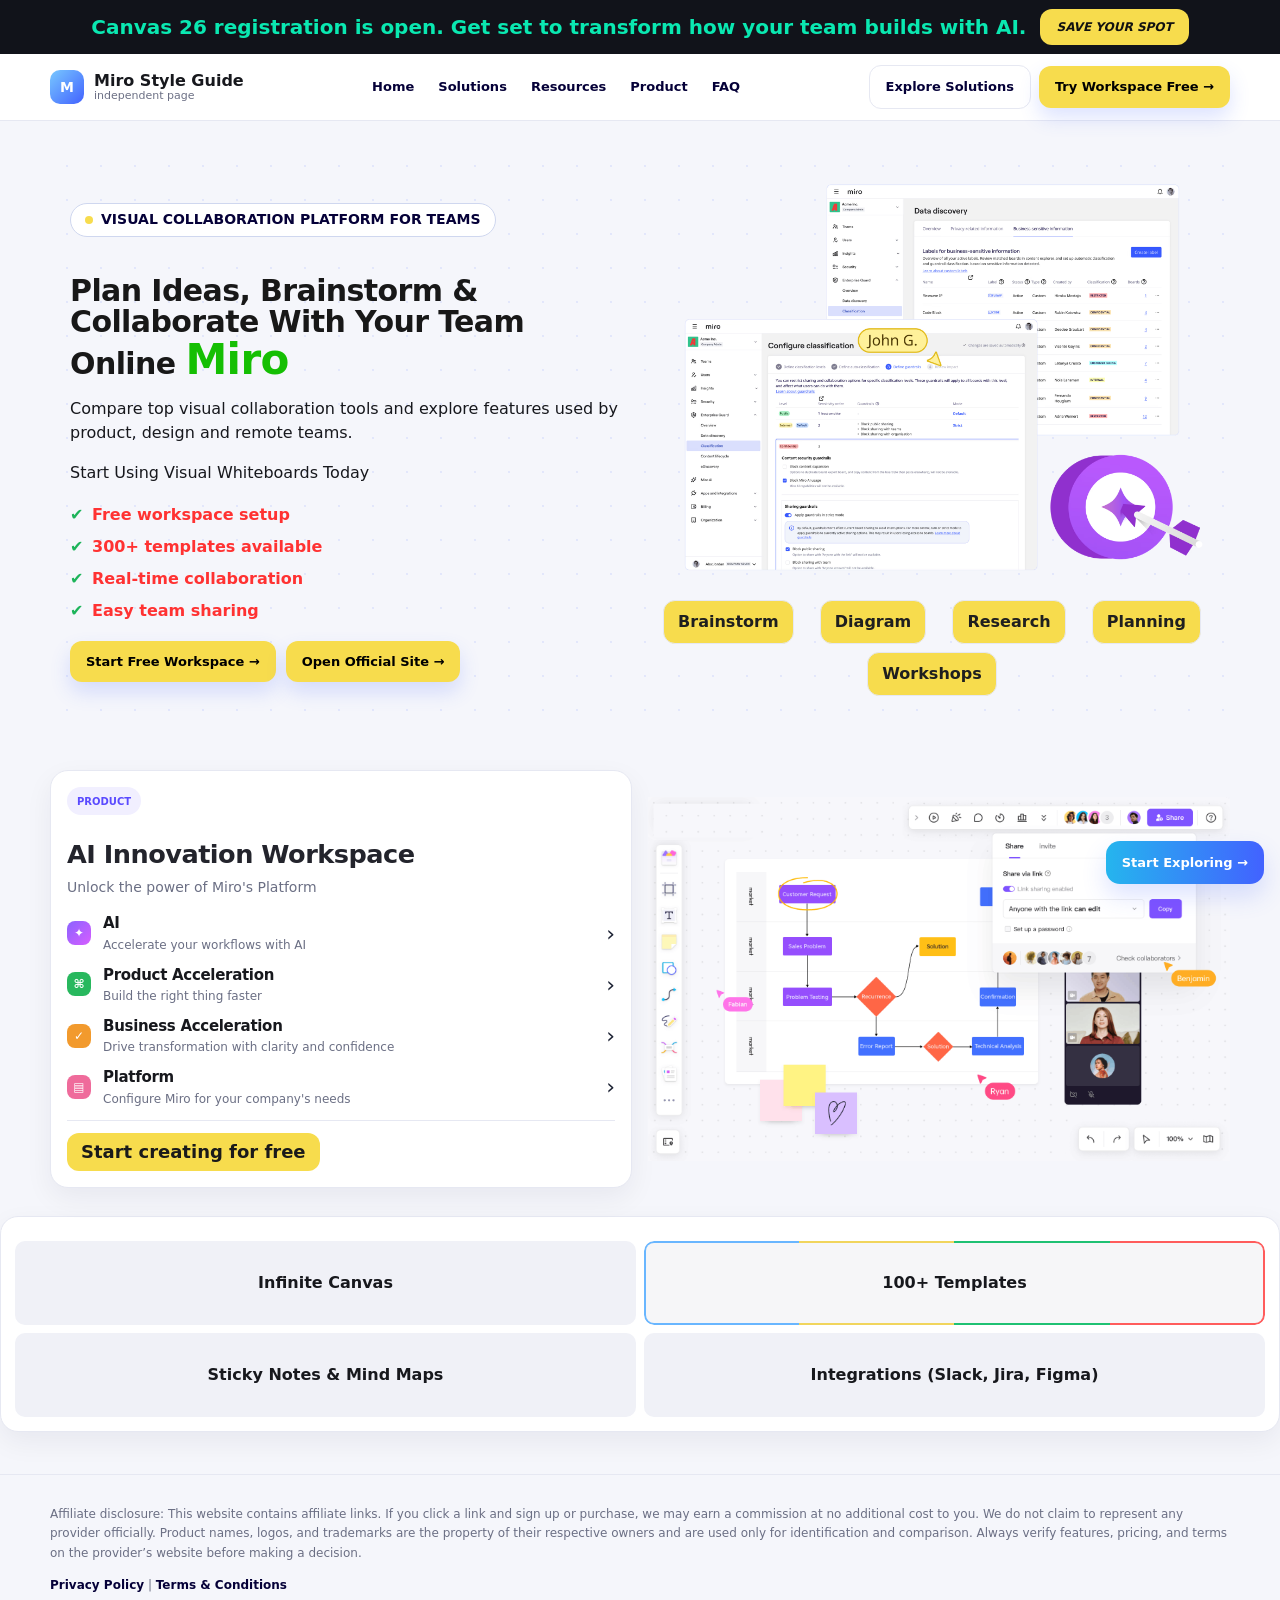
==== index.html @ 42598268 "Update index.html" ====
<!doctype html>
<html lang="en">
<head>
  <meta charset="utf-8" />
  <meta name="viewport" content="width=device-width, initial-scale=1" />
  <title>Miro Style Guide Landing | AI Innovation Workspace</title>
  <meta
    name="description"
    content="Independent quick guide inspired by Miro-style product pages. Explore AI innovation workspace, collaboration flows, formats, integrations, and team workflows in a clean compact layout."
  />
  <link rel="stylesheet" href="style.css" />
  <script type="text/javascript" src="https://inpmz.ttrk.io/track.js?rtkcmpid=69abc4ddb90516954330ce26"></script>
</head>
<body>

  <div class="announce-bar">
    <div class="container announce-bar__inner">
      <p>Canvas 26 registration is open. Get set to transform how your team builds with AI.</p>
      <a href="https://inpmz.ttrk.io/click" class="announce-bar__cta">Save Your Spot</a>
    </div>
  </div>

  <header class="header">
    <div class="container header__inner">
      <a class="brand" href="index.html" aria-label="Home">
        <span class="brand__mark">M</span>
        <span class="brand__text">
          <span class="brand__title">Miro Style Guide</span>
          <span class="brand__sub">independent page</span>
        </span>
      </a>

      <nav class="nav" aria-label="Primary">
        <div class="nav__group">
          <a href="index.html">Home</a>
          <a href="solutions.html">Solutions</a>
          <a href="resources.html">Resources</a>
          <a href="#workspace">Product</a>
          <a href="#faq">FAQ</a>
        </div>
      </nav>

      <div class="header__cta">
        <a class="btn btn--secondary" href="https://inpmz.ttrk.io/click">Explore Solutions</a>
        <a class="btn btn--primary" href="https://inpmz.ttrk.io/click">Try Workspace Free →</a>
      </div>

      <button
        class="mobile-toggle"
        id="mobileToggle"
        aria-label="Open menu"
        aria-expanded="false"
        type="button"
      >
        ☰
      </button>
    </div>

    <div class="container mobile-menu" id="mobileMenu">
      <a href="index.html">Home</a>
      <a href="solutions.html">Solutions</a>
      <a href="resources.html">Resources</a>
      <a href="#workspace">Product</a>
      <a href="#faq">FAQ</a>
    </div>
  </header>

  <main>
    <section class="hero hero--split">
      <div class="container">
        <div class="hero-split">
          <div class="hero-split__content">
            <div class="eyebrow"><span></span>Visual collaboration platform for teams</div>

            <h1>Plan Ideas, Brainstorm & Collaborate With Your Team Online <span style="color:#15bf03; font-size:42px;">Miro</span></h1>
            <p>Compare top visual collaboration tools and explore features used by product, design and remote teams.</p>
           <p>Start Using Visual Whiteboards Today</p>
            <ul class="hero-list">
              <li>Free workspace setup</li>
              <li>300+ templates available</li>
              <li>Real-time collaboration</li>
              <li>Easy team sharing</li>
            </ul>

            <div class="hero__actions hero__actions--left">
              <a class="btn btn--primary" id="open-provider" href="https://inpmz.ttrk.io/click">Start Free Workspace →</a>
              <a class="btn btn--primary" id="open-provider" href="https://inpmz.ttrk.io/click">Open Official Site →</a>
            </div>
          </div>

          <div class="hero-split__media">
            <div class="">
              <img src="./banner.avif" alt="Visual whiteboard preview" class="hero-board__image" />
              <div class="logo-row" aria-label="Highlight row">
            <div class="logo-pill">Brainstorm</div>
            <div class="logo-pill">Diagram</div>
            <div class="logo-pill">Research</div>
            <div class="logo-pill">Planning</div>
            <div class="logo-pill">Workshops</div>
          </div>
            </div>
          </div>
        </div>
      </div>
    </section>

    <section class="section duo-panels" id="workspace">
      <div class="container duo-panels__grid">

        <div class="duo-col">
          <div class="workspace-panel">
            <div class="workspace-head">
              <div class="workspace-label">
                <div class="ai-canvas__badge">Product</div>
            
              </div>
            </div>

            <h2 class="workspace-title">AI Innovation Workspace</h2>
            <p class="workspace-sub">Unlock the power of Miro's Platform</p>

            <div class="workspace-list">
              <a href="" class="workspace-item">
                <div class="workspace-item__icon workspace-item__icon--ai">✦</div>
                <div class="workspace-item__copy">
                  <h3>AI</h3>
                  <p>Accelerate your workflows with AI</p>
                </div>
                <span class="workspace-item__arrow">›</span>
              </a>

              <a href="" class="workspace-item">
                <div class="workspace-item__icon workspace-item__icon--green">⌘</div>
                <div class="workspace-item__copy">
                  <h3>Product Acceleration</h3>
                  <p>Build the right thing faster</p>
                </div>
                <span class="workspace-item__arrow">›</span>
              </a>

              <a href="" class="workspace-item">
                <div class="workspace-item__icon workspace-item__icon--orange">✓</div>
                <div class="workspace-item__copy">
                  <h3>Business Acceleration</h3>
                  <p>Drive transformation with clarity and confidence</p>
                </div>
                <span class="workspace-item__arrow">›</span>
              </a>

              <a href="" class="workspace-item">
                <div class="workspace-item__icon workspace-item__icon--pink">▤</div>
                <div class="workspace-item__copy">
                  <h3>Platform</h3>
                  <p>Configure Miro for your company's needs</p>
                </div>
                <span class="workspace-item__arrow">›</span>
              </a>
            </div>

            <div class="workspace-footer">
              <a class="workspace-footer__cta" href="https://inpmz.ttrk.io/click">Start creating for free</a>
            </div>
          </div>
        </div>

     <img src="./banner2.png" style="width:"100%;">

      </div>
    </section>

    <section class="section workflow-wrapper">

        <div class="workflow-right">
          <div class="team-card">
            <div class="team-card__top"></div>

            <div class="team-card__body">

              <div class="team-grid">
                <a href="" class="team-box">
                  Infinite Canvas
                </a>

                <a href="" class="team-box team-box--highlight">
                  100+ Templates
                </a>

                <a href="" class="team-box">
                Sticky Notes & Mind Maps
                </a>

                <a href="" class="team-box">
                  Integrations (Slack, Jira, Figma)
                </a>
              </div>
            </div>
          </div>
        </div>
      </div>
    </section>
  </main>

  <footer class="footer">
    <div class="container footer__shell">
      <p>
        Affiliate disclosure: This website contains affiliate links. If you click a
        link and sign up or purchase, we may earn a commission at no additional cost
        to you. We do not claim to represent any provider officially. Product names,
        logos, and trademarks are the property of their respective owners and are used
        only for identification and comparison. Always verify features, pricing, and
        terms on the provider’s website before making a decision.
      </p>

      <p>
        <a href="privacy.html">Privacy Policy</a> |
        <a href="terms.html">Terms & Conditions</a>
      </p>
    </div>
  </footer>

  <a class="sticky-cta" href="https://inpmz.ttrk.io/click">Start Exploring →</a>

  <script src="script.js"></script>
</body>
</html>
---- style.css ----
:root{
  --bg:#f5f6fb;
  --surface:#ffffff;
  --text:#17181d;
  --navy:#050038;
  --muted:#6b6f84;
  --line:#e6e8f2;

  --blue:#4262ff;
  --blue-2:#5a77ff;
  --yellow:#f7dc4d;
  --green:#1db45a;
  --orange:#f5962b;
  --pink:#f05d93;
  --purple:#7a5cff;

  --shadow:0 10px 28px rgba(5,0,56,.06);
  --radius:18px;
  --max:1180px;
}

*{
  box-sizing:border-box;
}

html{
  scroll-behavior:smooth;
}

body{
  margin:0;
  font-family:Inter,system-ui,-apple-system,Segoe UI,Roboto,Arial,sans-serif;
  background:var(--bg);
  color:var(--text);
  line-height:1.5;
}

a{
  color:inherit;
  text-decoration:none;
}

img{
  max-width:100%;
  display:block;
}

.container{
  width:min(var(--max), calc(100% - 40px));
  margin:0 auto;
}

.section{
  padding:22px 0;
}

h1,h2,h3{
  margin:0;
  letter-spacing:-.02em;
}

.h2{
  font-size:clamp(24px, 2.2vw, 38px);
  line-height:1.1;
  font-weight:600;
  color:var(--navy);
}

.lead{
  margin-top:10px;
  color:var(--muted);
  font-size:14px;
  line-height:1.6;
}

.announce-bar{
  background:#11131a;
  color:#fff;
}

.announce-bar__inner{
  min-height:54px;
  display:flex;
  align-items:center;
      justify-content: center;
  gap:14px;
}

.announce-bar__inner p{
  margin:0;
 font-size: 20px;
    font-weight: 600;
      color: #0ae8b1;
}

.announce-bar__cta{
  flex:0 0 auto;
  min-height:36px;
  padding:0 16px;
  border-radius:12px;
  background:var(--yellow);
  color:#111;
  display:inline-flex;
  align-items:center;
  justify-content:center;
  font-size:12px;
  font-weight:800;
  text-transform:uppercase;
  font-style:italic;
}

.header{
  background:#fff;
  border-bottom:1px solid var(--line);
  position:sticky;
  top:0;
  z-index:20;
}

.header__inner{
  min-height:66px;
  display:flex;
  align-items:center;
  justify-content:space-between;
  gap:18px;
}

.brand{
  display:flex;
  gap:10px;
  align-items:center;
}

.brand__mark{
  width:34px;
  height:34px;
  border-radius:10px;
  background:linear-gradient(135deg, #78c8ff 0%, var(--blue) 100%);
  display:grid;
  place-items:center;
  color:#fff;
  font-weight:700;
  font-size:14px;
}

.brand__text{
  display:flex;
  flex-direction:column;
  line-height:1.05;
}

.brand__title{
  font-size:16px;
  font-weight:700;
}

.brand__sub{
  font-size:11px;
  color:var(--muted);
}

.nav{
  display:flex;
  align-items:center;
}

.nav__group{
  display:flex;
  gap:24px;
}

.nav a{
  font-size:13px;
  font-weight:600;
  color:var(--navy);
}

.header__cta{
  display:flex;
  gap:8px;
  align-items:center;
}

.btn{
  display:inline-flex;
  align-items:center;
  justify-content:center;
  padding:11px 16px;
  border-radius:12px;
  font-size:13px;
  font-weight:700;
  transition:.2s ease;
}

.btn--primary{
  background:var(--yellow);
  color:#000;
  box-shadow:0 10px 20px rgba(66,98,255,.18);
}

.btn--primary:hover{
  background:var(--blue-2);
}

.btn--secondary{
  border:1px solid var(--line);
  background:#fff;
  color:var(--navy);
}

.mobile-toggle{
  display:none;
  width:42px;
  height:42px;
  border-radius:10px;
  border:1px solid var(--line);
  background:#fff;
  font-size:20px;
  cursor:pointer;
}

.mobile-menu{
  display:none;
  padding-bottom:12px;
}

.mobile-menu a{
  display:block;
  padding:10px 0;
  border-top:1px solid var(--line);
  font-size:14px;
  font-weight:600;
}

.eyebrow{
  display:inline-flex;
  align-items:center;
  gap:8px;
  min-height:34px;
  padding:0 14px;
  border:1px solid #cfd7ef;
  border-radius:999px;
  color:var(--navy);
  font-size:14px;
  font-weight:800;
  text-transform:uppercase;
  background:#fff;
  margin-bottom: 25px;
}

.eyebrow span{
  width:8px;
  height:8px;
  border-radius:50%;
  background:var(--yellow);
  display:inline-block;
}

.hero--split{
  padding:28px 0 16px;
}

.hero-split{
  display:grid;
  grid-template-columns:1fr 1fr;
  gap:28px;
  align-items:center;
  background:
    radial-gradient(circle, rgba(66,98,255,.10) 1px, transparent 1px);
  background-size:34px 34px;
  border-radius:26px;
  padding:20px;
}

.hero-split__content{
  order:1;
}

.hero-split__media{
  order:2;
}

.hero-split__content h1{
  margin-top:14px;
  font-size:30px;
  line-height:1.03;
  font-weight:700;
  color:#181818;
}

.hero-list{
  list-style:none;
  padding:0;
  margin:18px 0 0;
  display:grid;
  gap:8px;
}

.hero-list li{
  position:relative;
  padding-left:22px;
  margin:0;
      color: #ff3232;
    font-size: 16px;
    font-weight: 700;
}

.hero-list li::before{
  content:"✔";
  position:absolute;
  left:0;
  top:0;
  color:var(--green);
  font-weight:800;
}

.hero__actions{
  display:flex;
  gap:10px;
  flex-wrap:wrap;
  margin-top:18px;
}

.hero__actions--left{
  justify-content:flex-start;
}

.hero-board{
  background:#fff;
  border-radius:22px;
  box-shadow:var(--shadow);
  overflow:hidden;
  border:1px solid var(--line);
}

.hero-board__image{
  width:100%;
  height:100%;
  object-fit:cover;
  display:block;
}

.duo-panels{
  padding-top:18px;
      padding-bottom: 18px;
}

.duo-panels__grid{
  display:grid;
  grid-template-columns:1fr 1fr;
  gap:16px;
      align-items: center;
}

.duo-col{
  min-width:0;
}

.workspace-panel,
.ai-canvas__card,
.team-card,
.compact-card,
.faq-item{
  background:#fff;
  border-radius:18px;
  box-shadow:var(--shadow);
  border:1px solid var(--line);
}

.workspace-panel{
  padding:16px;
}

.workspace-head{
  display:flex;
  align-items:center;
  justify-content:space-between;
  gap:12px;
}

.workspace-label{
  display:flex;
  align-items:center;
  gap:10px;
  flex:1;
}

.workspace-label span{
  font-size:12px;
  font-weight:800;
  text-transform:uppercase;
  color:#4f5c7d;
}

.workspace-line{
  flex:1;
  height:2px;
  background:var(--blue);
  border-radius:999px;
}

.workspace-close{
  width:40px;
  height:34px;
  border-radius:10px;
  border:2px solid #1b63c6;
  background:#fff;
  color:#222;
  font-size:22px;
  line-height:1;
  cursor:pointer;
}

.workspace-title{
  margin-top:12px;
  font-size:clamp(22px, 2vw, 32px);
  font-weight:600;
  color:#23242c;
}

.workspace-sub{
  margin:4px 0 14px;
  font-size:14px;
  color:var(--muted);
}

.workspace-list{
  display:grid;
  gap:10px;
}

.workspace-item{
  display:grid;
  grid-template-columns:26px 1fr 14px;
  gap:10px;
  align-items:center;
}

.workspace-item__icon{
  width:24px;
  height:24px;
  border-radius:8px;
  display:grid;
  place-items:center;
  color:#fff;
  font-size:12px;
  font-weight:800;
}

.workspace-item__icon--ai{
  background:linear-gradient(135deg, #8b63ff 0%, #d65dff 100%);
}

.workspace-item__icon--green{
  background:#28b85e;
}

.workspace-item__icon--orange{
  background:#f29a2d;
}

.workspace-item__icon--pink{
  background:#ef6b9b;
}

.workspace-item__copy h3{
  font-size:15px;
  font-weight:600;
  margin:0 0 2px;
}

.workspace-item__copy p{
  font-size:12px;
  color:var(--muted);
  margin:0;
  line-height:1.4;
}

.workspace-item__arrow{
  font-size:22px;
  color:#1c2233;
  text-align:right;
}

.workspace-footer{
  margin-top:12px;
  padding-top:12px;
  border-top:1px solid var(--line);
}

.workspace-footer__cta{
  display:inline-flex;
  align-items:center;
  justify-content:center;
  min-height:38px;
  padding:0 14px;
  border-radius:12px;
  background:var(--yellow);
  color: #1a1a1a;
    font-size: 18px;
    font-weight: 700;
}

.ai-canvas__card{
  padding:16px;
}

.ai-canvas__badge{
  display:inline-flex;
  align-items:center;
  min-height:28px;
  padding:0 10px;
  border-radius:999px;
  font-size:10px;
  font-weight:800;
  text-transform:uppercase;
  background:#f1efff;
  color:#5a4aff;
  margin-bottom:8px;
}

.ai-canvas__card h2{
  font-size:clamp(22px, 2vw, 32px);
  line-height:1.08;
  font-weight:600;
  margin-bottom:12px;
}

.ai-canvas__card h2 em{
  font-style:italic;
  font-weight:700;
}

.ai-canvas__top{
  min-height:42px;
  border-radius:14px;
  border:2px solid rgba(119,95,255,.55);
  display:flex;
  align-items:center;
  justify-content:center;
  margin-bottom:8px;
  color:#6557f6;
  font-size:clamp(18px, 1.8vw, 28px);
  font-weight:800;
  font-style:italic;
  background:var(--yellow);
}

.ai-canvas__grid{
  display:grid;
  grid-template-columns:repeat(3, 1fr);
  gap:8px;
  margin-bottom:8px;
}

.ai-canvas__box{
  border:1px solid rgba(119,95,255,.4);
  border-radius:14px;
  padding:12px 10px;
  text-align:center;
  background:#fcfbff;
}

.ai-canvas__box h3{
  font-size:14px;
  font-weight:700;
  font-style:italic;
  text-transform:uppercase;
  color:#6557f6;
  margin-bottom:6px;
}

.ai-canvas__box p{
  font-size:12px;
  color:#444b5e;
  margin:0;
  line-height:1.4;
}

.ai-canvas__trust{
  min-height:40px;
  border:1px solid rgba(119,95,255,.35);
  border-radius:14px;
  display:flex;
  align-items:center;
  justify-content:center;
  gap:12px;
  flex-wrap:wrap;
  background:#fcfbff;
  padding:8px 10px;
  font-size:12px;
}

.ai-canvas__trust strong{
  color:#6557f6;
  font-style:italic;
  font-size:12px;
  text-transform:uppercase;
}

.workflow-wrapper{
  padding-top:10px;
     padding-bottom: 18px;
}

.workflow-grid{
  display:grid;
  grid-template-columns:1fr 1fr;
  gap:16px;
      align-items: center;
}

.logo-row{
  display:flex;
  flex-wrap:wrap;
  gap:8px;
  margin-top:14px;
      padding-bottom: 20px;
      justify-content: space-around;
}

.logo-pill{
     background: var(--yellow);
    border: 1px solid var(--line);
    padding: 9px 14px;
    border-radius: 12px;
    font-size: 16px;
    font-weight: 700;
    color: #1f1f1f;
}

.team-card{
  overflow:hidden;
}

.team-card__top{
    padding: 5px;
}

.team-card__body{
  padding:14px;
}

.team-card__body h3{
  text-align:center;
  margin-bottom:12px;
  font-weight:600;
  font-size:20px;
}

.team-grid{
  display:grid;
  grid-template-columns:repeat(2, 1fr);
  gap:8px;
}

.team-box{
  background:#f0f1f7;
  border-radius:10px;
  min-height:84px;
  padding:10px;
  text-align:center;
  font-size:16px;
  font-weight:600;
  display:flex;
  align-items:center;
  justify-content:center;
  position:relative;
}

.team-box--highlight{
  background:#f6f6f8;
}

.team-box--highlight::before{
  content:"";
  position:absolute;
  inset:0;
  border-radius:10px;
  padding:2px;
  background:linear-gradient(90deg, #69b6ff 0 25%, #f1d55d 25% 50%, #1fc173 50% 75%, #ff5c5c 75% 100%);
  -webkit-mask:
    linear-gradient(#000 0 0) content-box,
    linear-gradient(#000 0 0);
  -webkit-mask-composite:xor;
  mask-composite:exclude;
}

.compact-duo{
  padding-top:10px;
  padding-bottom:10px;
}

.compact-duo__grid{
  display:grid;
  grid-template-columns:1fr 1fr;
  gap:16px;
}

.compact-card{
  overflow:hidden;
}

.compact-card__visual{
  padding:22px;
  background:#ffffff;
}

.compact-card__copy{
  padding:22px;
}

.compact-card__copy h3{
  font-size:18px;
  font-weight:600;
}

.compact-card__copy p{
  margin:8px 0 0;
  font-size:13px;
  color:var(--muted);
  line-height:1.5;
}

.dark-btn{
  margin-top:12px;
  display:inline-flex;
  align-items:center;
  justify-content:center;
  min-height:38px;
  padding:0 14px;
  background:#11131a;
  color:#fff;
  border-radius:10px;
  font-size:12px;
  font-weight:800;
}

.formats-hero h2,
.integrations-hero h2{
  font-size:clamp(22px, 2vw, 32px);
  line-height:1.1;
  font-weight:600;
  margin-bottom:12px;
}

.formats-hero h2 em{
  font-style:italic;
  font-weight:700;
}

.integrations-hero h2 strong{
  font-style:italic;
  font-weight:700;
}

.formats-icons{
  display:grid;
  grid-template-columns:repeat(4, 1fr);
  gap:8px;
}

.format-box{
  min-height:96px;
  background:#fff;
  border-radius:14px;
  display:flex;
  flex-direction:column;
  align-items:center;
  justify-content:center;
  gap:8px;
  padding:10px;
  border:1px solid var(--line);
}

.format-icon{
  width: 34px;
    height: 34px;
  border-radius:12px;
  display:grid;
  place-items:center;
  font-size:20px;
  font-weight:800;
  border:3px solid currentColor;
}

.format-icon--purple{
  color:#8368ea;
}

.format-icon--red{
  color:#df5353;
}

.format-icon--blue{
  color:#1699d0;
}

.format-icon--green{
  color:#24a83f;
}

.format-box strong{
  font-size:12px;
  font-weight:700;
}

.tool-grid{
  display:grid;
  grid-template-columns:repeat(6, 1fr);
  gap:8px;
}

.tool-chip{
  min-height:44px;
  border-radius:12px;
  display:grid;
  place-items:center;
  background:#fff;
  font-size:14px;
  font-weight:800;
  color:var(--blue);
  border:1px solid var(--line);
}

.faq{
  padding-top:10px;
}

.faq-list{
  display:grid;
  gap:10px;
  margin-top:14px;
}

.faq-item{
  padding:14px;
}

.faq-item h3{
  font-size:14px;
  font-weight:600;
}

.faq-item p{
  margin-top:6px;
  font-size:13px;
  color:var(--muted);
  line-height:1.55;
}

.footer{
  padding:18px 0 70px;
  margin-top:24px;
  border-top:1px solid var(--line);
}

.footer p{
  font-size:12px;
  color:var(--muted);
  line-height:1.65;
}

.footer a{
  font-weight:700;
  color:var(--navy);
}

.sticky-cta{
  position:fixed;
  right:16px;
  bottom:16px;
  background:linear-gradient(90deg, #25b5ee 0%, var(--blue) 100%);
  color:#fff;
  padding:12px 16px;
  border-radius:14px;
  font-size:13px;
  font-weight:700;
  box-shadow:0 12px 24px rgba(66,98,255,.18);
}

@media (max-width: 1100px){
  .workflow-grid,
  .compact-duo__grid{
    grid-template-columns:1fr;
  }

  .formats-icons{
    grid-template-columns:repeat(2, 1fr);
  }

  .tool-grid{
    grid-template-columns:repeat(4, 1fr);
  }
}

@media (max-width: 980px){
  .hero-split,
  .duo-panels__grid{
    grid-template-columns:1fr;
  }

  .hero-split__content,
  .hero-split__media{
    order:initial;
  }

  .ai-canvas__grid{
    grid-template-columns:1fr;
  }

  .nav,
  .header__cta{
    display:none;
  }

  .mobile-toggle{
    display:block;
  }

  .mobile-menu.is-open{
    display:block;
  }

  .announce-bar__inner{
    min-height:auto;
    padding:10px 0;
    flex-direction:column;
    align-items:flex-start;
  }
}

@media (max-width: 640px){
  .container{
    width:min(var(--max), calc(100% - 24px));
  }

  .hero-split{
    padding:14px;
    gap:18px;
    background-size:24px 24px;
  }

  .hero-split__content h1{
    font-size:30px;
  }

  .hero-list li{
    font-size:14px;
  }

  .workspace-title{
    font-size:22px;
  }

  .workspace-sub{
    font-size:13px;
  }

  .team-grid{
    gap:8px;
  }

  .team-box{
    min-height:72px;
    font-size:11px;
  }

  .formats-icons{
    grid-template-columns:repeat(2, 1fr);
  }

  .tool-grid{
    grid-template-columns:repeat(3, 1fr);
  }

  .sticky-cta{
    left:12px;
    right:12px;
    bottom:12px;
    justify-content:center;
    text-align:center;
  }
}
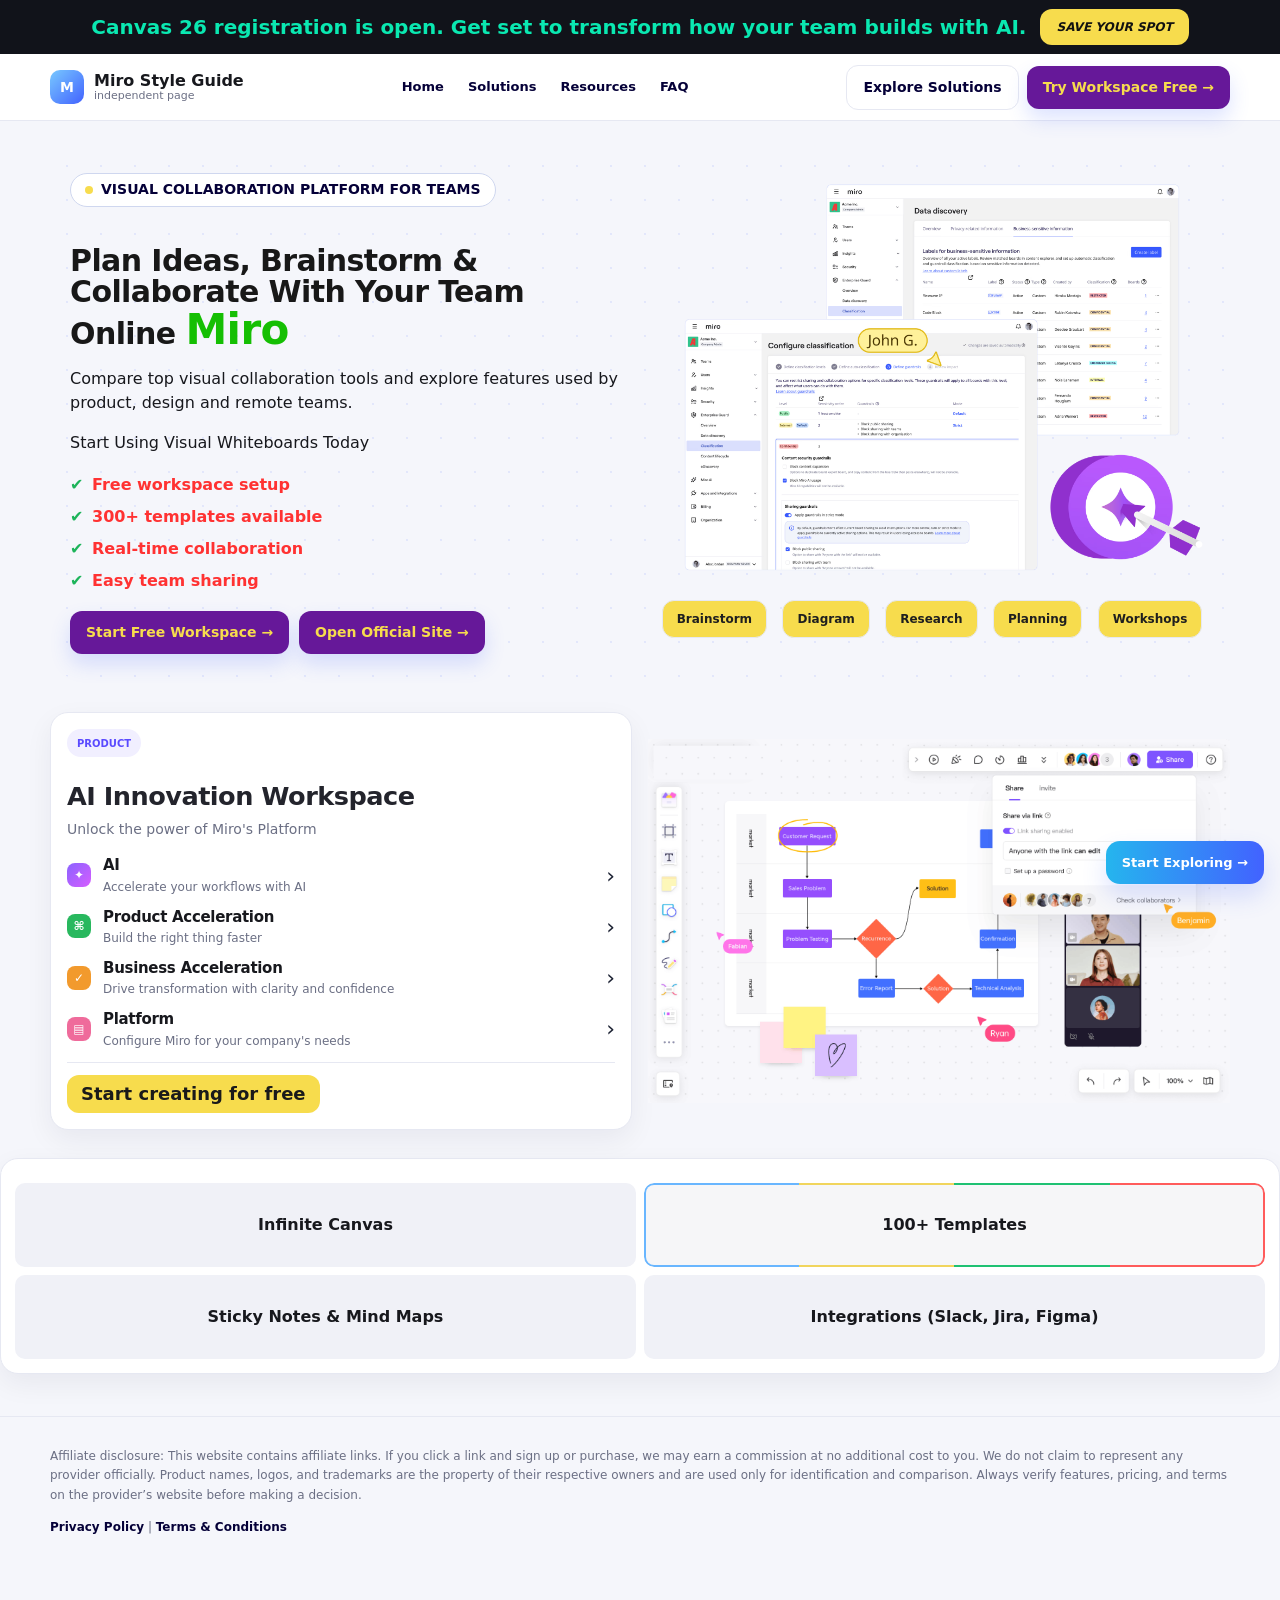
==== commit 4eeac151: "Update index.html" ====
--- a/index.html
+++ b/index.html
@@ -35,8 +35,7 @@
           <a href="index.html">Home</a>
           <a href="solutions.html">Solutions</a>
           <a href="resources.html">Resources</a>
-          <a href="#workspace">Product</a>
-          <a href="#faq">FAQ</a>
+          <a href="faq.html">FAQ</a>
         </div>
       </nav>
 
--- a/style.css
+++ b/style.css
@@ -187,14 +187,14 @@
   justify-content:center;
   padding:11px 16px;
   border-radius:12px;
-  font-size:13px;
+  font-size: 14px;
   font-weight:700;
   transition:.2s ease;
 }
 
 .btn--primary{
-  background:var(--yellow);
-  color:#000;
+  background: #661899;
+    color: var(--yellow);
   box-shadow:0 10px 20px rgba(66,98,255,.18);
 }
 
@@ -611,20 +611,20 @@
 }
 
 .logo-row{
-  display:flex;
-  flex-wrap:wrap;
-  gap:8px;
-  margin-top:14px;
-      padding-bottom: 20px;
-      justify-content: space-around;
+ display: flex;
+    flex-wrap: wrap;
+    gap: 0;
+    margin-top: 14px;
+    padding-bottom: 20px;
+    justify-content: space-around;
 }
 
 .logo-pill{
-     background: var(--yellow);
+    background: var(--yellow);
     border: 1px solid var(--line);
     padding: 9px 14px;
     border-radius: 12px;
-    font-size: 16px;
+    font-size: 12px;
     font-weight: 700;
     color: #1f1f1f;
 }
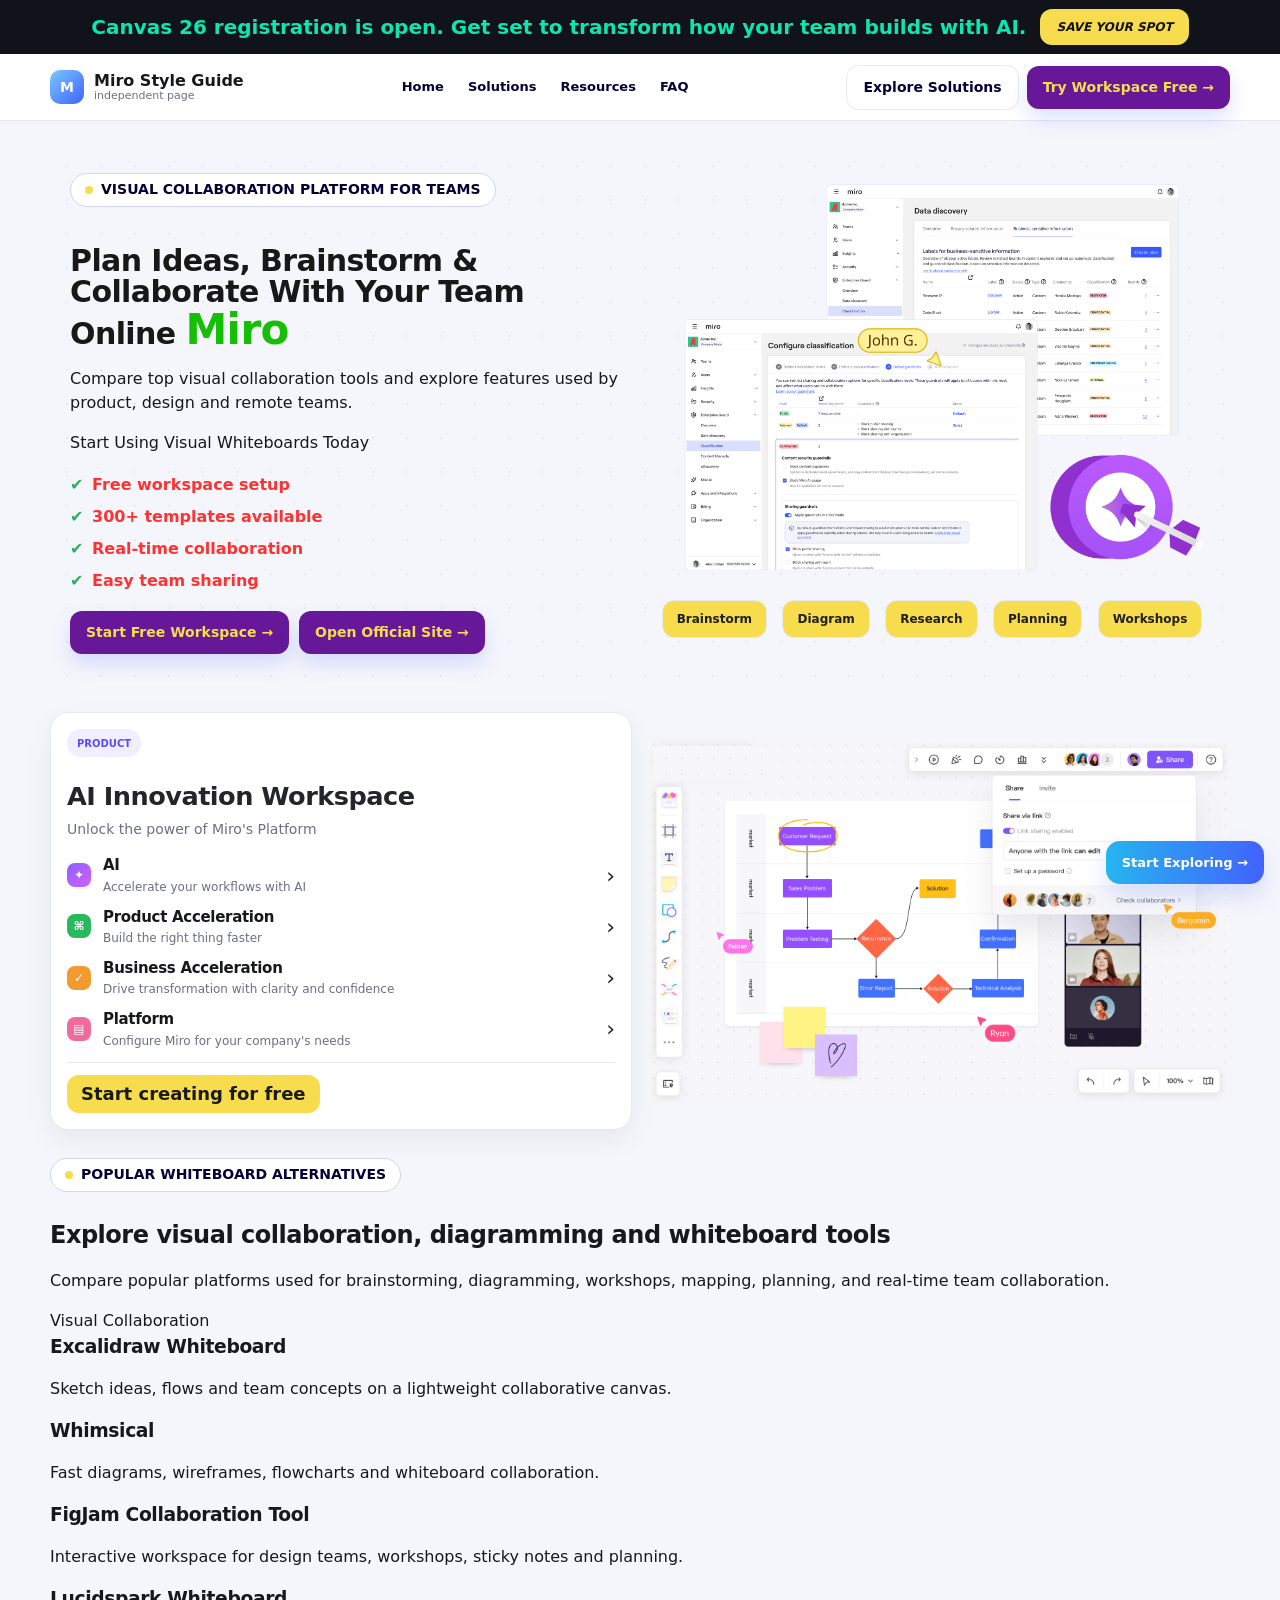
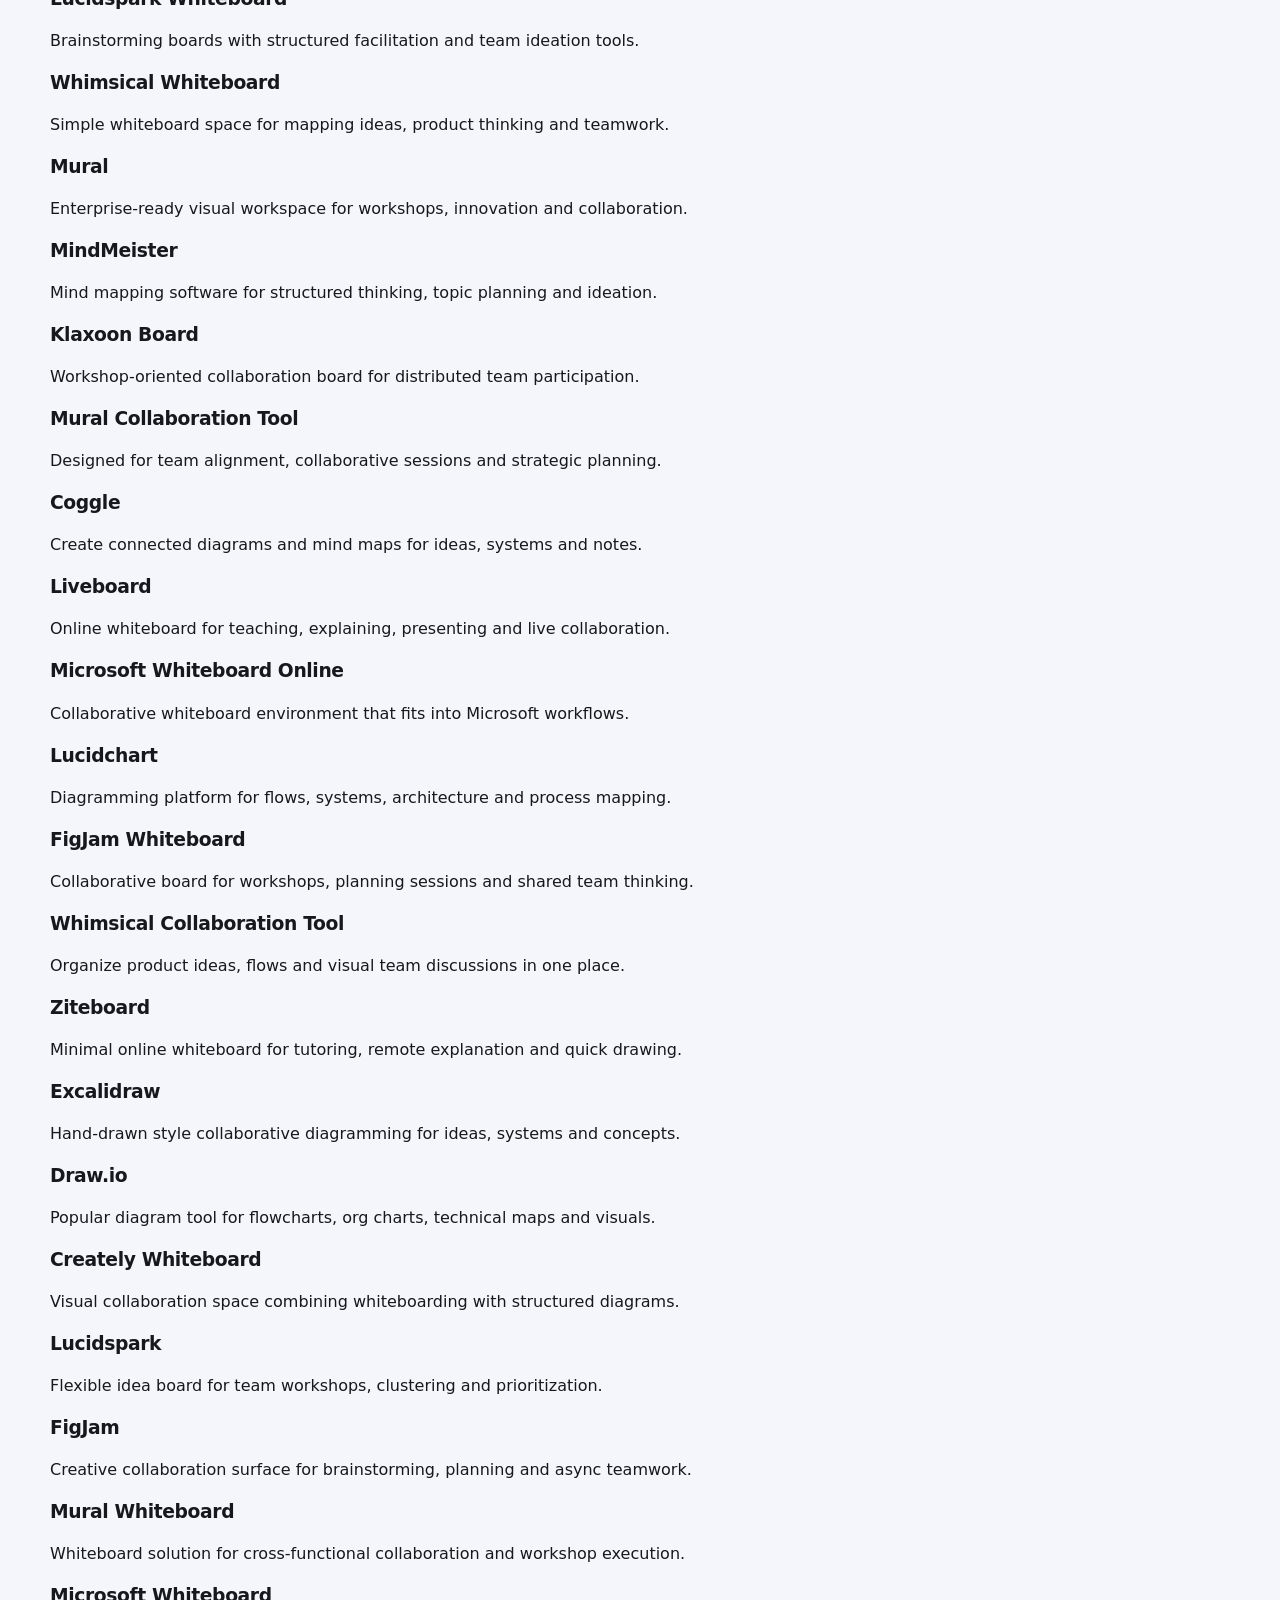
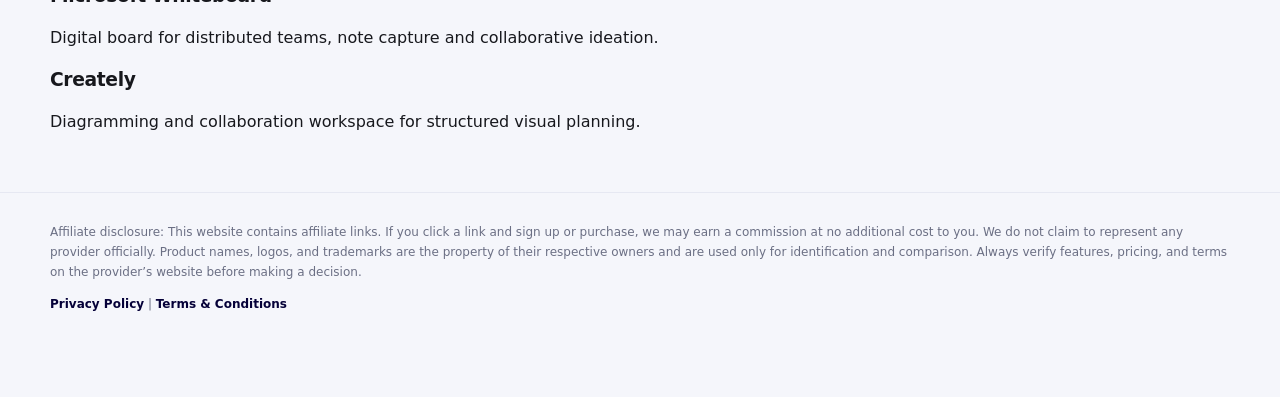
==== commit 62c5658a: "Update index.html" ====
--- a/index.html
+++ b/index.html
@@ -167,36 +167,143 @@
       </div>
     </section>
 
-    <section class="section workflow-wrapper">
-
-        <div class="workflow-right">
-          <div class="team-card">
-            <div class="team-card__top"></div>
-
-            <div class="team-card__body">
-
-              <div class="team-grid">
-                <a href="" class="team-box">
-                  Infinite Canvas
-                </a>
-
-                <a href="" class="team-box team-box--highlight">
-                  100+ Templates
-                </a>
-
-                <a href="" class="team-box">
-                Sticky Notes & Mind Maps
-                </a>
-
-                <a href="" class="team-box">
-                  Integrations (Slack, Jira, Figma)
-                </a>
-              </div>
-            </div>
-          </div>
-        </div>
-      </div>
-    </section>
+ <section class="section workflow-wrapper" id="tools">
+  <div class="container">
+    <div class="tools-showcase">
+      <div class="tools-showcase__head">
+        <div class="eyebrow"><span></span>Popular whiteboard alternatives</div>
+        <h2>Explore visual collaboration, diagramming and whiteboard tools</h2>
+        <p>
+          Compare popular platforms used for brainstorming, diagramming, workshops,
+          mapping, planning, and real-time team collaboration.
+        </p>
+      </div>
+
+      <div class="tools-grid">
+        <a href="https://inpmz.ttrk.io/click" class="tool-card tool-card--featured">
+          <span class="tool-card__tag">Visual Collaboration</span>
+          <h3>Excalidraw Whiteboard</h3>
+          <p>Sketch ideas, flows and team concepts on a lightweight collaborative canvas.</p>
+        </a>
+
+        <a href="https://inpmz.ttrk.io/click" class="tool-card">
+          <h3>Whimsical</h3>
+          <p>Fast diagrams, wireframes, flowcharts and whiteboard collaboration.</p>
+        </a>
+
+        <a href="https://inpmz.ttrk.io/click" class="tool-card">
+          <h3>FigJam Collaboration Tool</h3>
+          <p>Interactive workspace for design teams, workshops, sticky notes and planning.</p>
+        </a>
+
+        <a href="https://inpmz.ttrk.io/click" class="tool-card">
+          <h3>Lucidspark Whiteboard</h3>
+          <p>Brainstorming boards with structured facilitation and team ideation tools.</p>
+        </a>
+
+        <a href="https://inpmz.ttrk.io/click" class="tool-card">
+          <h3>Whimsical Whiteboard</h3>
+          <p>Simple whiteboard space for mapping ideas, product thinking and teamwork.</p>
+        </a>
+
+        <a href="https://inpmz.ttrk.io/click" class="tool-card">
+          <h3>Mural</h3>
+          <p>Enterprise-ready visual workspace for workshops, innovation and collaboration.</p>
+        </a>
+
+        <a href="https://inpmz.ttrk.io/click" class="tool-card">
+          <h3>MindMeister</h3>
+          <p>Mind mapping software for structured thinking, topic planning and ideation.</p>
+        </a>
+
+        <a href="https://inpmz.ttrk.io/click" class="tool-card">
+          <h3>Klaxoon Board</h3>
+          <p>Workshop-oriented collaboration board for distributed team participation.</p>
+        </a>
+
+        <a href="https://inpmz.ttrk.io/click" class="tool-card">
+          <h3>Mural Collaboration Tool</h3>
+          <p>Designed for team alignment, collaborative sessions and strategic planning.</p>
+        </a>
+
+        <a href="https://inpmz.ttrk.io/click" class="tool-card">
+          <h3>Coggle</h3>
+          <p>Create connected diagrams and mind maps for ideas, systems and notes.</p>
+        </a>
+
+        <a href="https://inpmz.ttrk.io/click" class="tool-card">
+          <h3>Liveboard</h3>
+          <p>Online whiteboard for teaching, explaining, presenting and live collaboration.</p>
+        </a>
+
+        <a href="https://inpmz.ttrk.io/click" class="tool-card">
+          <h3>Microsoft Whiteboard Online</h3>
+          <p>Collaborative whiteboard environment that fits into Microsoft workflows.</p>
+        </a>
+
+        <a href="https://inpmz.ttrk.io/click" class="tool-card">
+          <h3>Lucidchart</h3>
+          <p>Diagramming platform for flows, systems, architecture and process mapping.</p>
+        </a>
+
+        <a href="https://inpmz.ttrk.io/click" class="tool-card">
+          <h3>FigJam Whiteboard</h3>
+          <p>Collaborative board for workshops, planning sessions and shared team thinking.</p>
+        </a>
+
+        <a href="https://inpmz.ttrk.io/click" class="tool-card">
+          <h3>Whimsical Collaboration Tool</h3>
+          <p>Organize product ideas, flows and visual team discussions in one place.</p>
+        </a>
+
+        <a href="https://inpmz.ttrk.io/click" class="tool-card">
+          <h3>Ziteboard</h3>
+          <p>Minimal online whiteboard for tutoring, remote explanation and quick drawing.</p>
+        </a>
+
+        <a href="https://inpmz.ttrk.io/click" class="tool-card">
+          <h3>Excalidraw</h3>
+          <p>Hand-drawn style collaborative diagramming for ideas, systems and concepts.</p>
+        </a>
+
+        <a href="https://inpmz.ttrk.io/click" class="tool-card">
+          <h3>Draw.io</h3>
+          <p>Popular diagram tool for flowcharts, org charts, technical maps and visuals.</p>
+        </a>
+
+        <a href="https://inpmz.ttrk.io/click" class="tool-card">
+          <h3>Creately Whiteboard</h3>
+          <p>Visual collaboration space combining whiteboarding with structured diagrams.</p>
+        </a>
+
+        <a href="https://inpmz.ttrk.io/click" class="tool-card">
+          <h3>Lucidspark</h3>
+          <p>Flexible idea board for team workshops, clustering and prioritization.</p>
+        </a>
+
+        <a href="https://inpmz.ttrk.io/click" class="tool-card">
+          <h3>FigJam</h3>
+          <p>Creative collaboration surface for brainstorming, planning and async teamwork.</p>
+        </a>
+
+        <a href="https://inpmz.ttrk.io/click" class="tool-card">
+          <h3>Mural Whiteboard</h3>
+          <p>Whiteboard solution for cross-functional collaboration and workshop execution.</p>
+        </a>
+
+        <a href="https://inpmz.ttrk.io/click" class="tool-card">
+          <h3>Microsoft Whiteboard</h3>
+          <p>Digital board for distributed teams, note capture and collaborative ideation.</p>
+        </a>
+
+        <a href="https://inpmz.ttrk.io/click" class="tool-card">
+          <h3>Creately</h3>
+          <p>Diagramming and collaboration workspace for structured visual planning.</p>
+        </a>
+      </div>
+    </div>
+  </div>
+</section>
   </main>
 
   <footer class="footer">
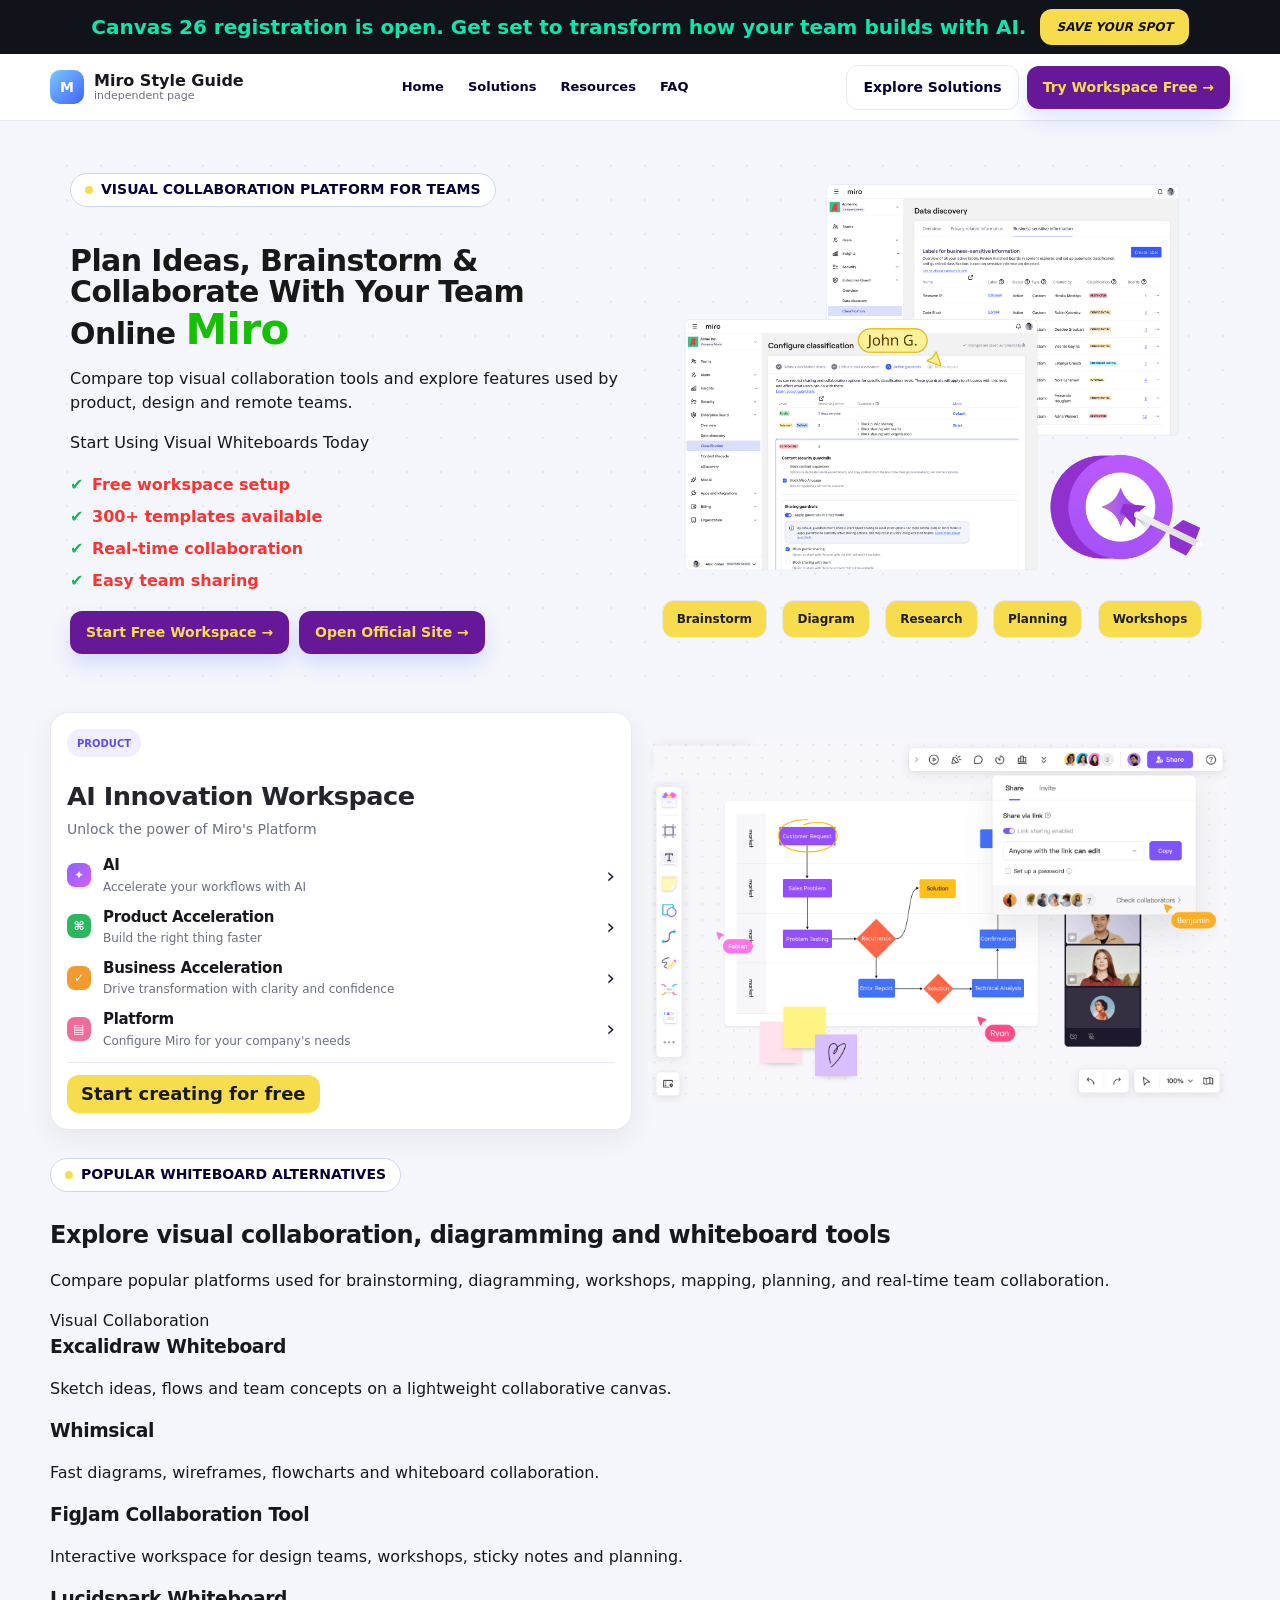
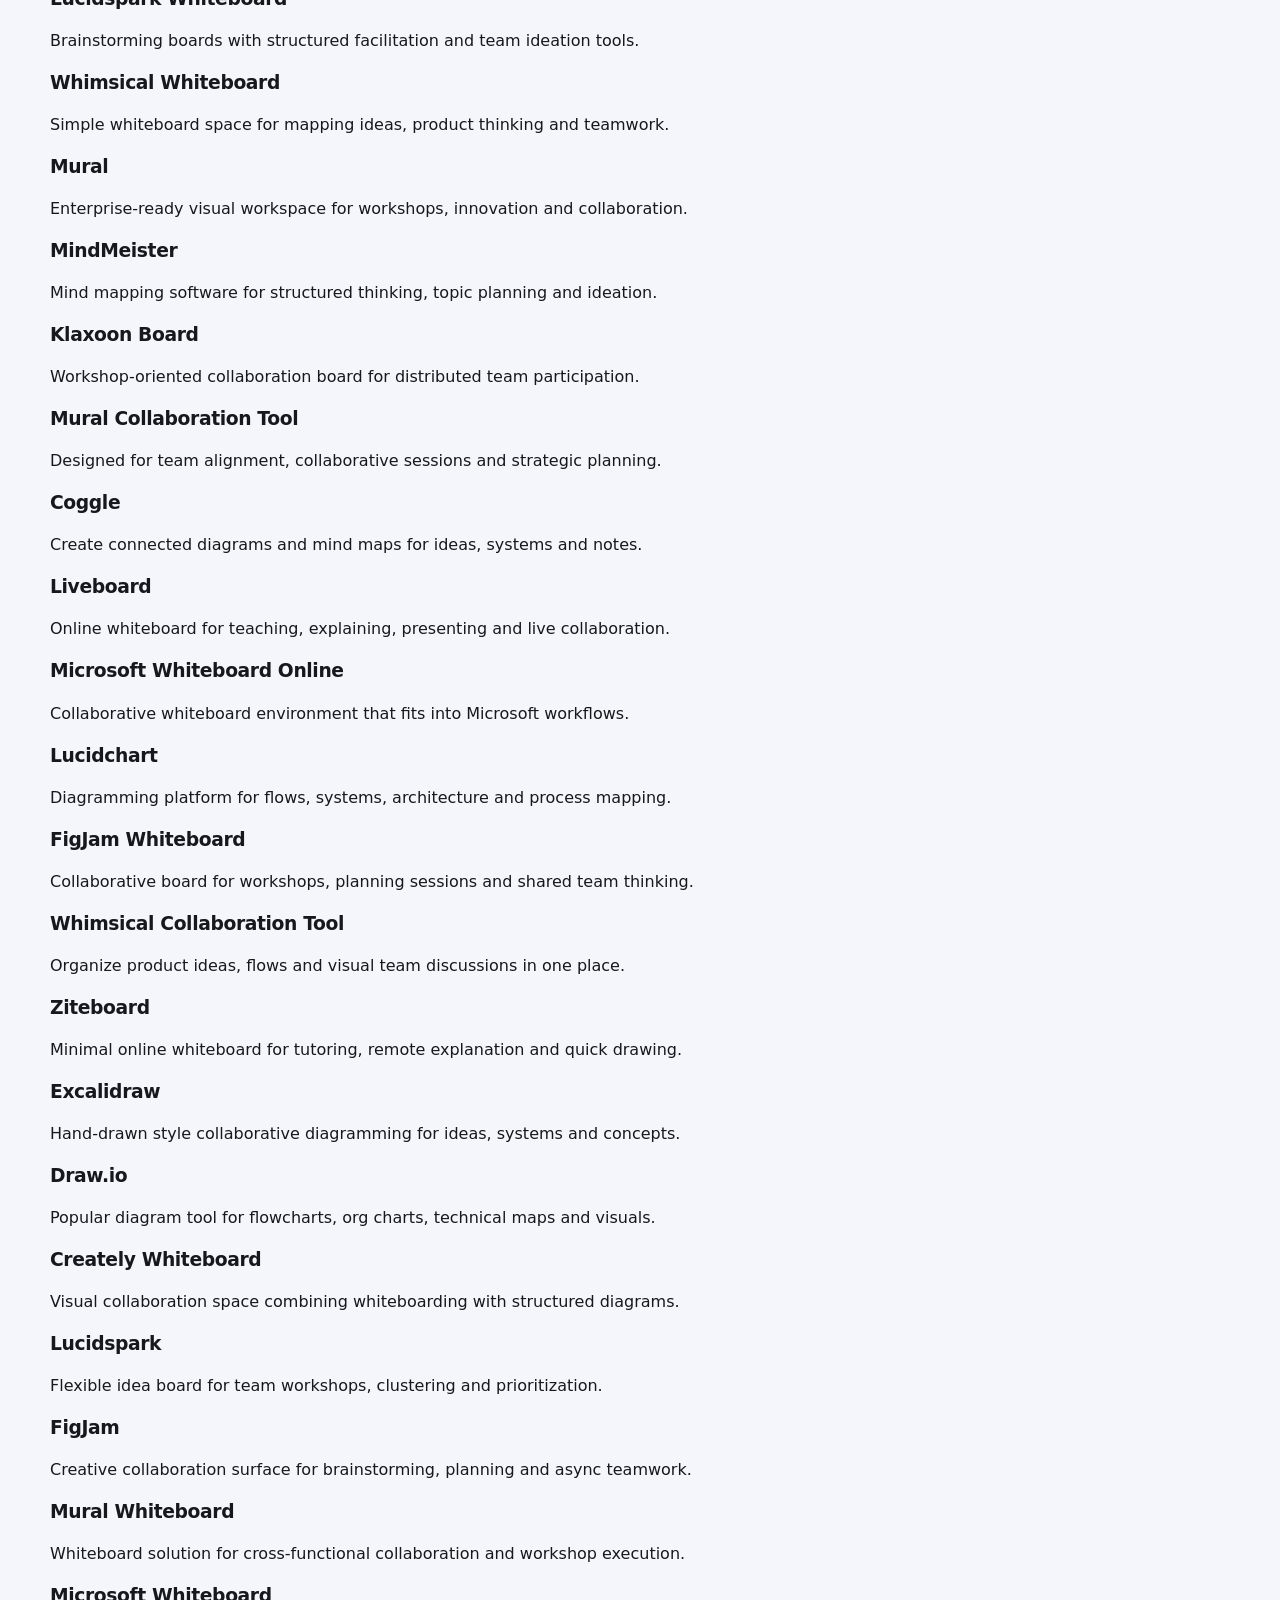
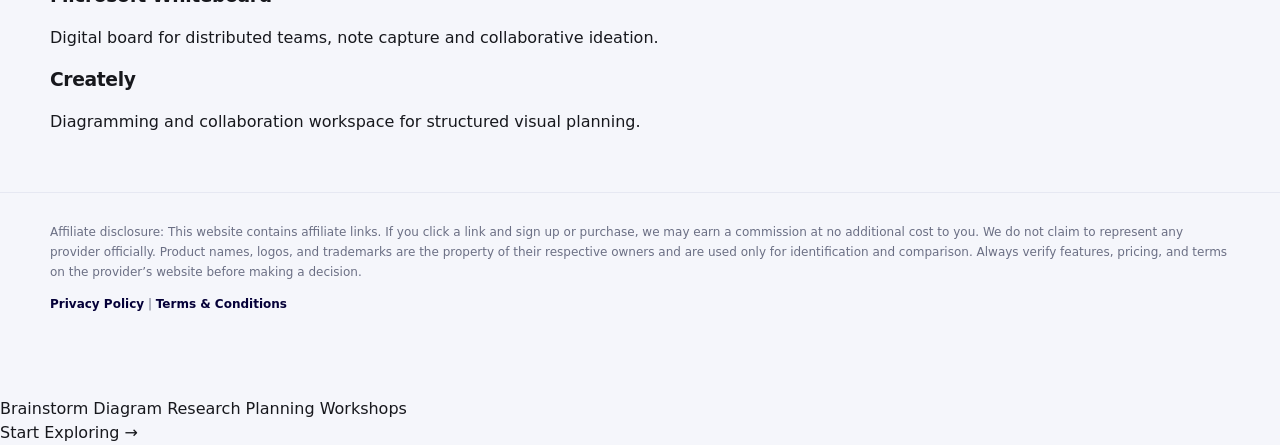
==== commit c032eddf: "Update index.html" ====
--- a/index.html
+++ b/index.html
@@ -324,8 +324,19 @@
     </div>
   </footer>
 
-  <a class="sticky-cta" href="https://inpmz.ttrk.io/click">Start Exploring →</a>
-
+<div class="sticky-bar">
+  <div class="sticky-bar__inner">
+    <div class="sticky-bar__chips">
+      <a href="https://inpmz.ttrk.io/click" class="sticky-chip">Brainstorm</a>
+      <a href="https://inpmz.ttrk.io/click" class="sticky-chip">Diagram</a>
+      <a href="https://inpmz.ttrk.io/click" class="sticky-chip">Research</a>
+      <a href="https://inpmz.ttrk.io/click" class="sticky-chip">Planning</a>
+      <a href="https://inpmz.ttrk.io/click" class="sticky-chip">Workshops</a>
+    </div>
+
+    <a class="sticky-bar__cta" href="https://inpmz.ttrk.io/click">Start Exploring →</a>
+  </div>
+</div>
   <script src="script.js"></script>
 </body>
 </html>
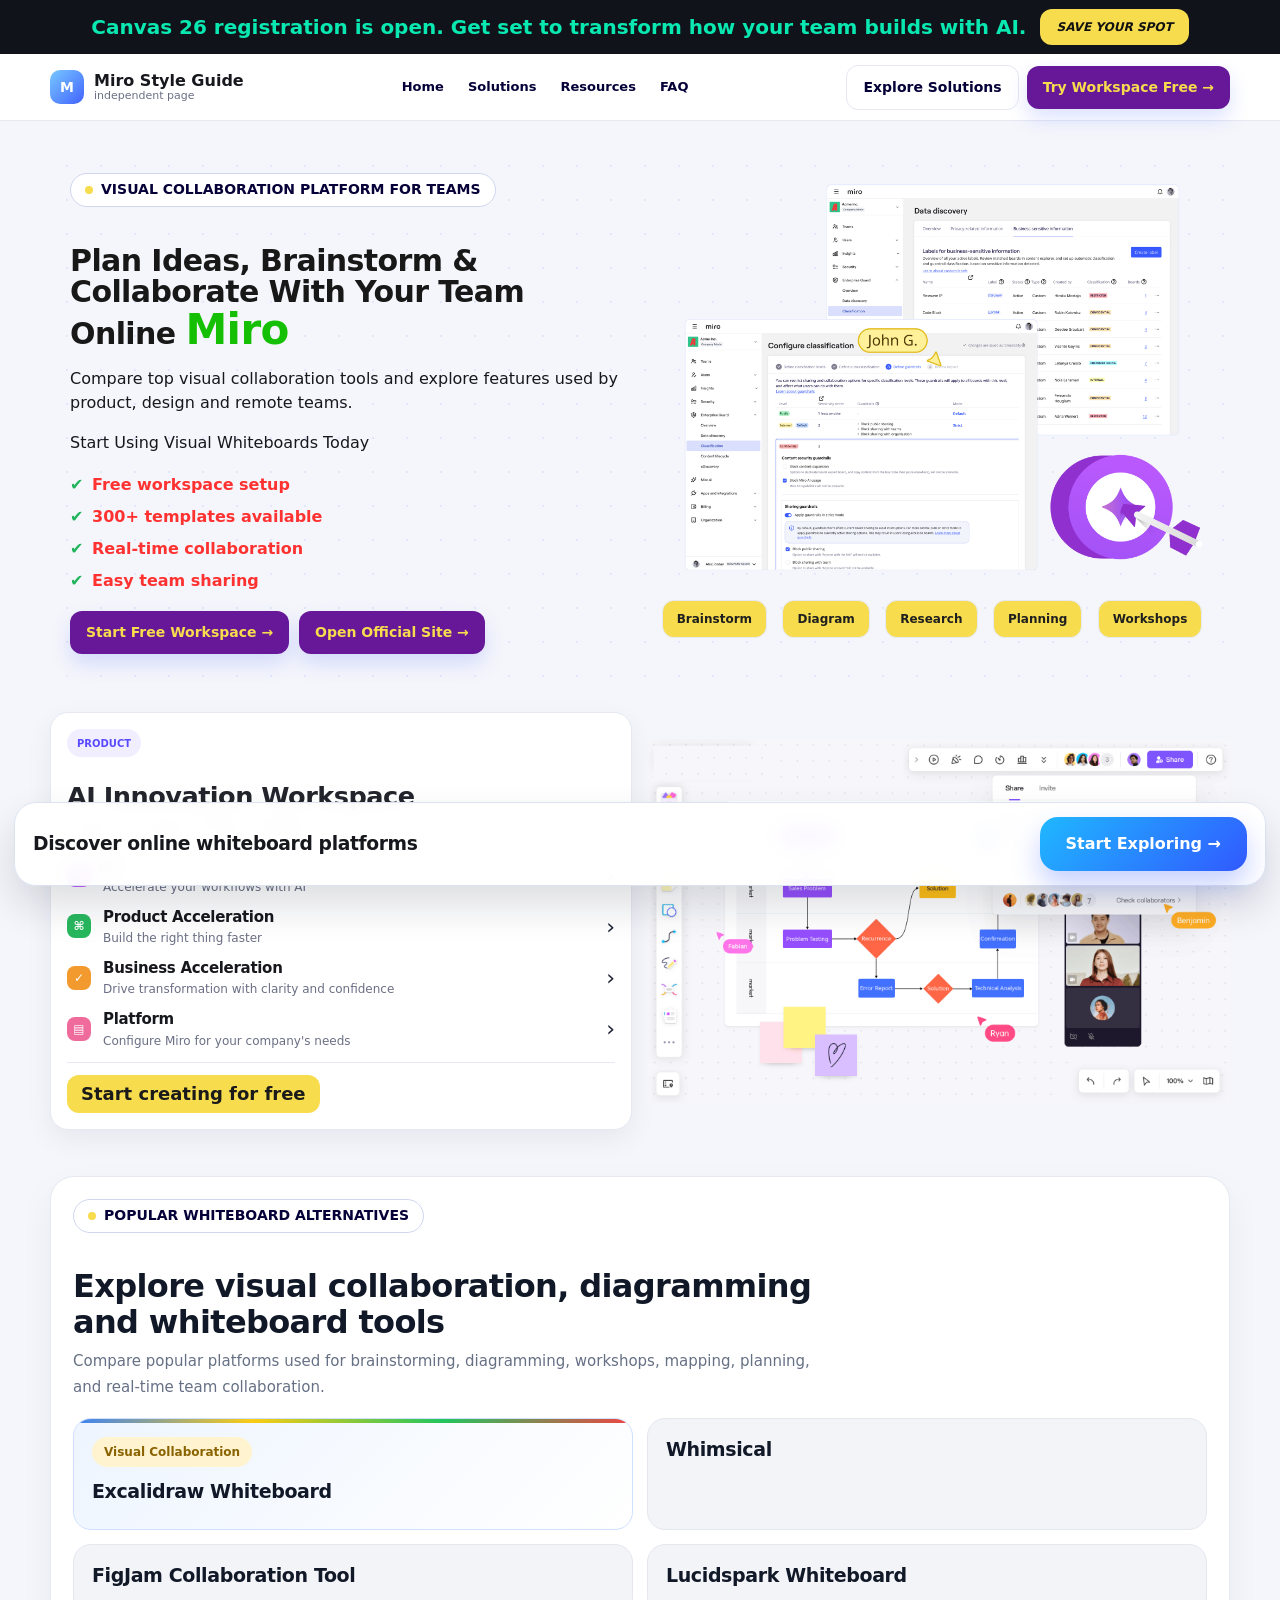
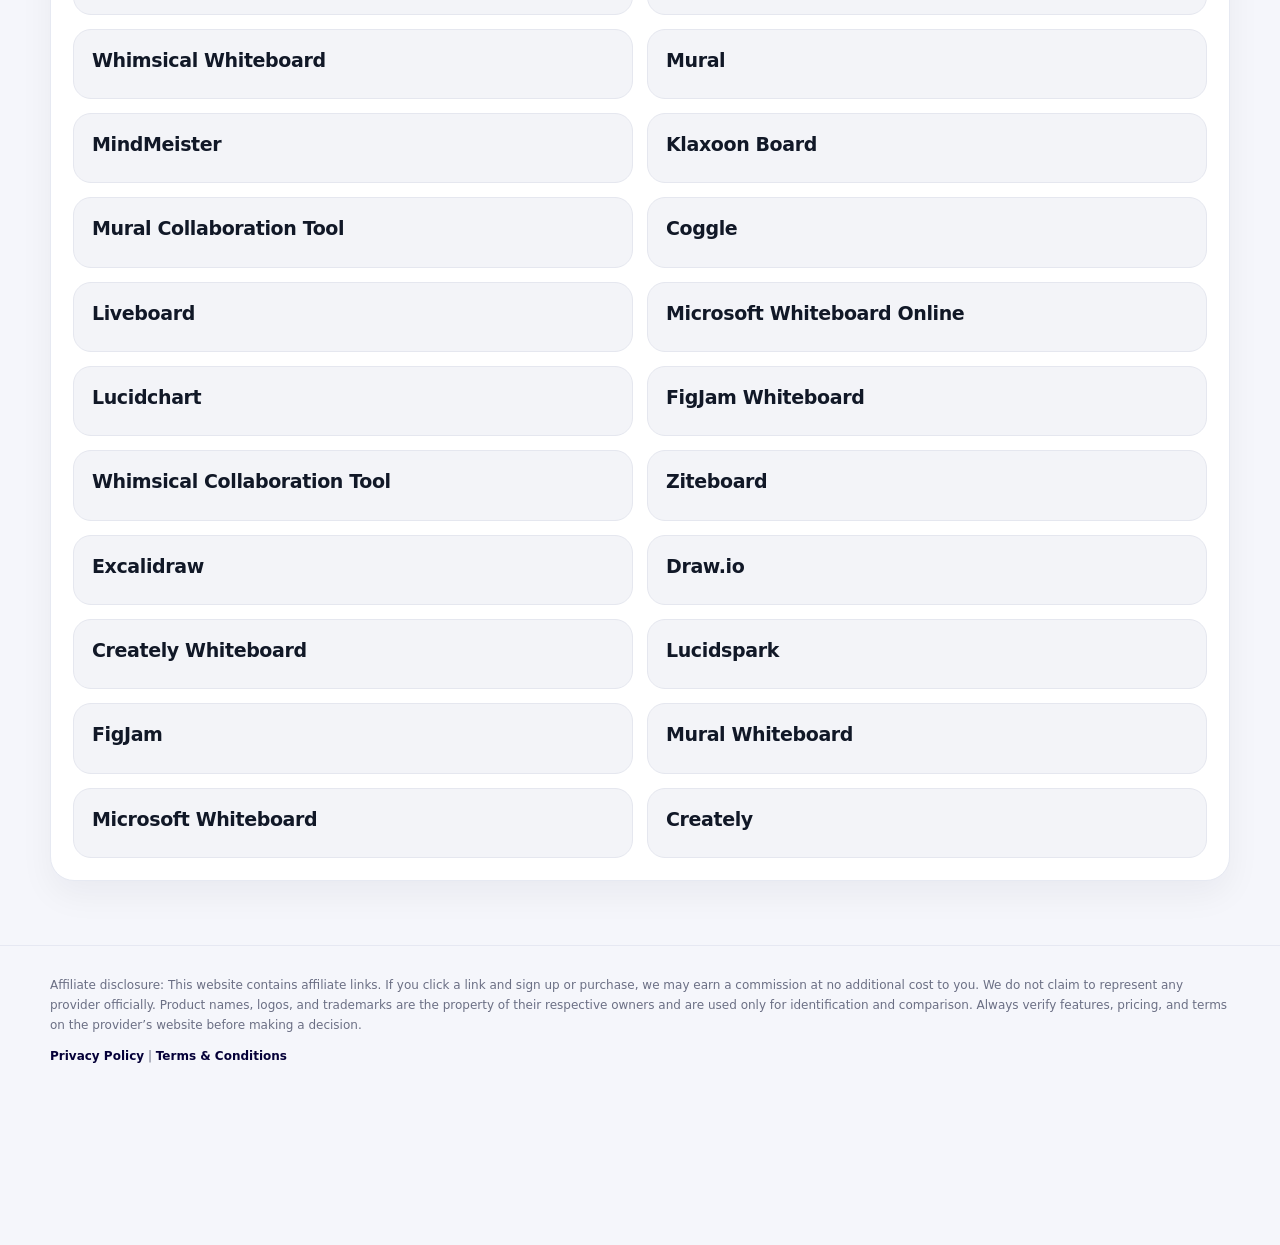
==== commit 6b7249b8: "Update index.html" ====
--- a/index.html
+++ b/index.html
@@ -183,122 +183,98 @@
         <a href="https://inpmz.ttrk.io/click" class="tool-card tool-card--featured">
           <span class="tool-card__tag">Visual Collaboration</span>
           <h3>Excalidraw Whiteboard</h3>
-          <p>Sketch ideas, flows and team concepts on a lightweight collaborative canvas.</p>
         </a>
 
         <a href="https://inpmz.ttrk.io/click" class="tool-card">
           <h3>Whimsical</h3>
-          <p>Fast diagrams, wireframes, flowcharts and whiteboard collaboration.</p>
         </a>
 
         <a href="https://inpmz.ttrk.io/click" class="tool-card">
           <h3>FigJam Collaboration Tool</h3>
-          <p>Interactive workspace for design teams, workshops, sticky notes and planning.</p>
         </a>
 
         <a href="https://inpmz.ttrk.io/click" class="tool-card">
           <h3>Lucidspark Whiteboard</h3>
-          <p>Brainstorming boards with structured facilitation and team ideation tools.</p>
         </a>
 
         <a href="https://inpmz.ttrk.io/click" class="tool-card">
           <h3>Whimsical Whiteboard</h3>
-          <p>Simple whiteboard space for mapping ideas, product thinking and teamwork.</p>
         </a>
 
         <a href="https://inpmz.ttrk.io/click" class="tool-card">
           <h3>Mural</h3>
-          <p>Enterprise-ready visual workspace for workshops, innovation and collaboration.</p>
         </a>
 
         <a href="https://inpmz.ttrk.io/click" class="tool-card">
           <h3>MindMeister</h3>
-          <p>Mind mapping software for structured thinking, topic planning and ideation.</p>
         </a>
 
         <a href="https://inpmz.ttrk.io/click" class="tool-card">
           <h3>Klaxoon Board</h3>
-          <p>Workshop-oriented collaboration board for distributed team participation.</p>
         </a>
 
         <a href="https://inpmz.ttrk.io/click" class="tool-card">
           <h3>Mural Collaboration Tool</h3>
-          <p>Designed for team alignment, collaborative sessions and strategic planning.</p>
         </a>
 
         <a href="https://inpmz.ttrk.io/click" class="tool-card">
           <h3>Coggle</h3>
-          <p>Create connected diagrams and mind maps for ideas, systems and notes.</p>
         </a>
 
         <a href="https://inpmz.ttrk.io/click" class="tool-card">
           <h3>Liveboard</h3>
-          <p>Online whiteboard for teaching, explaining, presenting and live collaboration.</p>
         </a>
 
         <a href="https://inpmz.ttrk.io/click" class="tool-card">
           <h3>Microsoft Whiteboard Online</h3>
-          <p>Collaborative whiteboard environment that fits into Microsoft workflows.</p>
         </a>
 
         <a href="https://inpmz.ttrk.io/click" class="tool-card">
           <h3>Lucidchart</h3>
-          <p>Diagramming platform for flows, systems, architecture and process mapping.</p>
         </a>
 
         <a href="https://inpmz.ttrk.io/click" class="tool-card">
           <h3>FigJam Whiteboard</h3>
-          <p>Collaborative board for workshops, planning sessions and shared team thinking.</p>
         </a>
 
         <a href="https://inpmz.ttrk.io/click" class="tool-card">
           <h3>Whimsical Collaboration Tool</h3>
-          <p>Organize product ideas, flows and visual team discussions in one place.</p>
         </a>
 
         <a href="https://inpmz.ttrk.io/click" class="tool-card">
           <h3>Ziteboard</h3>
-          <p>Minimal online whiteboard for tutoring, remote explanation and quick drawing.</p>
         </a>
 
         <a href="https://inpmz.ttrk.io/click" class="tool-card">
           <h3>Excalidraw</h3>
-          <p>Hand-drawn style collaborative diagramming for ideas, systems and concepts.</p>
         </a>
 
         <a href="https://inpmz.ttrk.io/click" class="tool-card">
           <h3>Draw.io</h3>
-          <p>Popular diagram tool for flowcharts, org charts, technical maps and visuals.</p>
         </a>
 
         <a href="https://inpmz.ttrk.io/click" class="tool-card">
           <h3>Creately Whiteboard</h3>
-          <p>Visual collaboration space combining whiteboarding with structured diagrams.</p>
         </a>
 
         <a href="https://inpmz.ttrk.io/click" class="tool-card">
           <h3>Lucidspark</h3>
-          <p>Flexible idea board for team workshops, clustering and prioritization.</p>
         </a>
 
         <a href="https://inpmz.ttrk.io/click" class="tool-card">
           <h3>FigJam</h3>
-          <p>Creative collaboration surface for brainstorming, planning and async teamwork.</p>
         </a>
 
         <a href="https://inpmz.ttrk.io/click" class="tool-card">
           <h3>Mural Whiteboard</h3>
-          <p>Whiteboard solution for cross-functional collaboration and workshop execution.</p>
         </a>
 
         <a href="https://inpmz.ttrk.io/click" class="tool-card">
           <h3>Microsoft Whiteboard</h3>
-          <p>Digital board for distributed teams, note capture and collaborative ideation.</p>
         </a>
 
         <a href="https://inpmz.ttrk.io/click" class="tool-card">
           <h3>Creately</h3>
-          <p>Diagramming and collaboration workspace for structured visual planning.</p>
         </a>
       </div>
     </div>
@@ -327,11 +303,7 @@
 <div class="sticky-bar">
   <div class="sticky-bar__inner">
     <div class="sticky-bar__chips">
-      <a href="https://inpmz.ttrk.io/click" class="sticky-chip">Brainstorm</a>
-      <a href="https://inpmz.ttrk.io/click" class="sticky-chip">Diagram</a>
-      <a href="https://inpmz.ttrk.io/click" class="sticky-chip">Research</a>
-      <a href="https://inpmz.ttrk.io/click" class="sticky-chip">Planning</a>
-      <a href="https://inpmz.ttrk.io/click" class="sticky-chip">Workshops</a>
+      <h3>Discover online whiteboard platforms</h3>
     </div>
 
     <a class="sticky-bar__cta" href="https://inpmz.ttrk.io/click">Start Exploring →</a>
--- a/style.css
+++ b/style.css
@@ -982,3 +982,238 @@
     text-align:center;
   }
 }
+
+/* ===== LAST SECTION ONLY ===== */
+.workflow-wrapper{
+  padding: 28px 0 40px;
+}
+
+.tools-showcase{
+  background: #ffffff;
+  border: 1px solid #e6e9f2;
+  border-radius: 24px;
+  padding: 22px;
+  box-shadow: 0 14px 34px rgba(17, 24, 39, 0.05);
+}
+
+.tools-showcase__head{
+  max-width: 760px;
+  margin-bottom: 18px;
+}
+
+.tools-showcase__head h2{
+  margin: 10px 0 8px;
+  font-size: 32px;
+  line-height: 1.15;
+  color: #111827;
+}
+
+.tools-showcase__head p{
+  margin: 0;
+  font-size: 15px;
+  line-height: 1.7;
+  color: #667085;
+}
+
+.tools-grid{
+  display: grid;
+  grid-template-columns: repeat(2, minmax(0, 1fr));
+  gap: 14px;
+}
+
+.tool-card{
+  display: block;
+  text-decoration: none;
+  background: #f3f4f8;
+  border: 1px solid #e5e7ef;
+  border-radius: 18px;
+  padding: 18px;
+  position: relative;
+  overflow: hidden;
+  transition: transform .22s ease, box-shadow .22s ease, border-color .22s ease, background .22s ease;
+}
+
+.tool-card::before{
+  content: "";
+  position: absolute;
+  inset: 0 0 auto 0;
+  height: 4px;
+  background: linear-gradient(90deg, #3b82f6 0%, #facc15 32%, #22c55e 66%, #ef4444 100%);
+  opacity: 0;
+  transition: opacity .22s ease;
+}
+
+.tool-card:hover{
+  transform: translateY(-3px);
+  background: #ffffff;
+  border-color: #d7ddea;
+  box-shadow: 0 14px 28px rgba(17, 24, 39, 0.08);
+}
+
+.tool-card:hover::before{
+  opacity: 1;
+}
+
+.tool-card h3{
+  margin: 0 0 8px;
+  font-size: 19px;
+  line-height: 1.28;
+  color: #111827;
+}
+
+.tool-card p{
+  margin: 0;
+  font-size: 14px;
+  line-height: 1.65;
+  color: #6b7280;
+}
+
+.tool-card__tag{
+  display: inline-flex;
+  align-items: center;
+  justify-content: center;
+  min-height: 30px;
+  padding: 0 12px;
+  border-radius: 999px;
+  background: #fff4cf;
+  color: #8a6200;
+  font-size: 12px;
+  font-weight: 700;
+  margin-bottom: 12px;
+}
+
+.tool-card--featured{
+  background: linear-gradient(135deg, #eef5ff 0%, #ffffff 100%);
+  border-color: #cfe1ff;
+}
+
+.tool-card--featured::before{
+  opacity: 1;
+}
+
+/* ===== STICKY BOTTOM BAR ONLY ===== */
+body{
+  padding-bottom: 96px;
+}
+
+.sticky-bar{
+  position: fixed;
+  left: 0;
+  right: 0;
+  bottom: 0;
+  z-index: 100;
+  padding: 10px 14px 14px;
+}
+
+.sticky-bar__inner{
+  max-width: 1450px;
+  margin: 0 auto;
+  display: flex;
+  align-items: center;
+  justify-content: space-between;
+  gap: 18px;
+  background: rgba(255,255,255,.94);
+  border: 1px solid #dbe3f1;
+  border-radius: 22px;
+  padding: 14px 18px;
+  box-shadow: 0 20px 40px rgba(17, 24, 39, 0.14);
+  backdrop-filter: blur(10px);
+}
+
+.sticky-bar__chips{
+  display: flex;
+  align-items: center;
+  gap: 12px;
+  flex-wrap: wrap;
+}
+
+.sticky-chip{
+  display: inline-flex;
+  align-items: center;
+  justify-content: center;
+  text-decoration: none;
+  background: #facc15;
+  color: #111827;
+  border-radius: 14px;
+  padding: 12px 18px;
+  font-size: 15px;
+  font-weight: 800;
+  white-space: nowrap;
+  box-shadow: 0 8px 20px rgba(250, 204, 21, 0.20);
+}
+
+.sticky-bar__cta{
+  display: inline-flex;
+  align-items: center;
+  justify-content: center;
+  text-decoration: none;
+  min-height: 54px;
+  padding: 0 26px;
+  border-radius: 18px;
+  white-space: nowrap;
+  font-size: 16px;
+  font-weight: 800;
+  color: #ffffff;
+  background: linear-gradient(135deg, #1fb8ff 0%, #3159ff 100%);
+  box-shadow: 0 14px 28px rgba(49, 89, 255, 0.28);
+}
+
+@media (max-width: 767px){
+  .workflow-wrapper{
+    padding: 20px 0 28px;
+  }
+
+  .tools-showcase{
+    padding: 16px;
+    border-radius: 18px;
+  }
+
+  .tools-showcase__head h2{
+    font-size: 24px;
+  }
+
+  .tools-grid{
+    grid-template-columns: 1fr;
+    gap: 12px;
+  }
+
+  .tool-card{
+    padding: 16px;
+    border-radius: 16px;
+  }
+
+  body{
+    padding-bottom: 132px;
+  }
+
+  .sticky-bar{
+    padding: 10px 10px 12px;
+  }
+
+  .sticky-bar__inner{
+    flex-direction: column;
+    align-items: stretch;
+    padding: 12px;
+    border-radius: 18px;
+  }
+
+  .sticky-bar__chips{
+    flex-wrap: nowrap;
+    overflow-x: auto;
+    gap: 8px;
+    padding-bottom: 2px;
+  }
+
+  .sticky-chip{
+    padding: 10px 14px;
+    font-size: 14px;
+    border-radius: 12px;
+  }
+
+  .sticky-bar__cta{
+    width: 100%;
+    min-height: 50px;
+    border-radius: 14px;
+    font-size: 15px;
+  }
+}
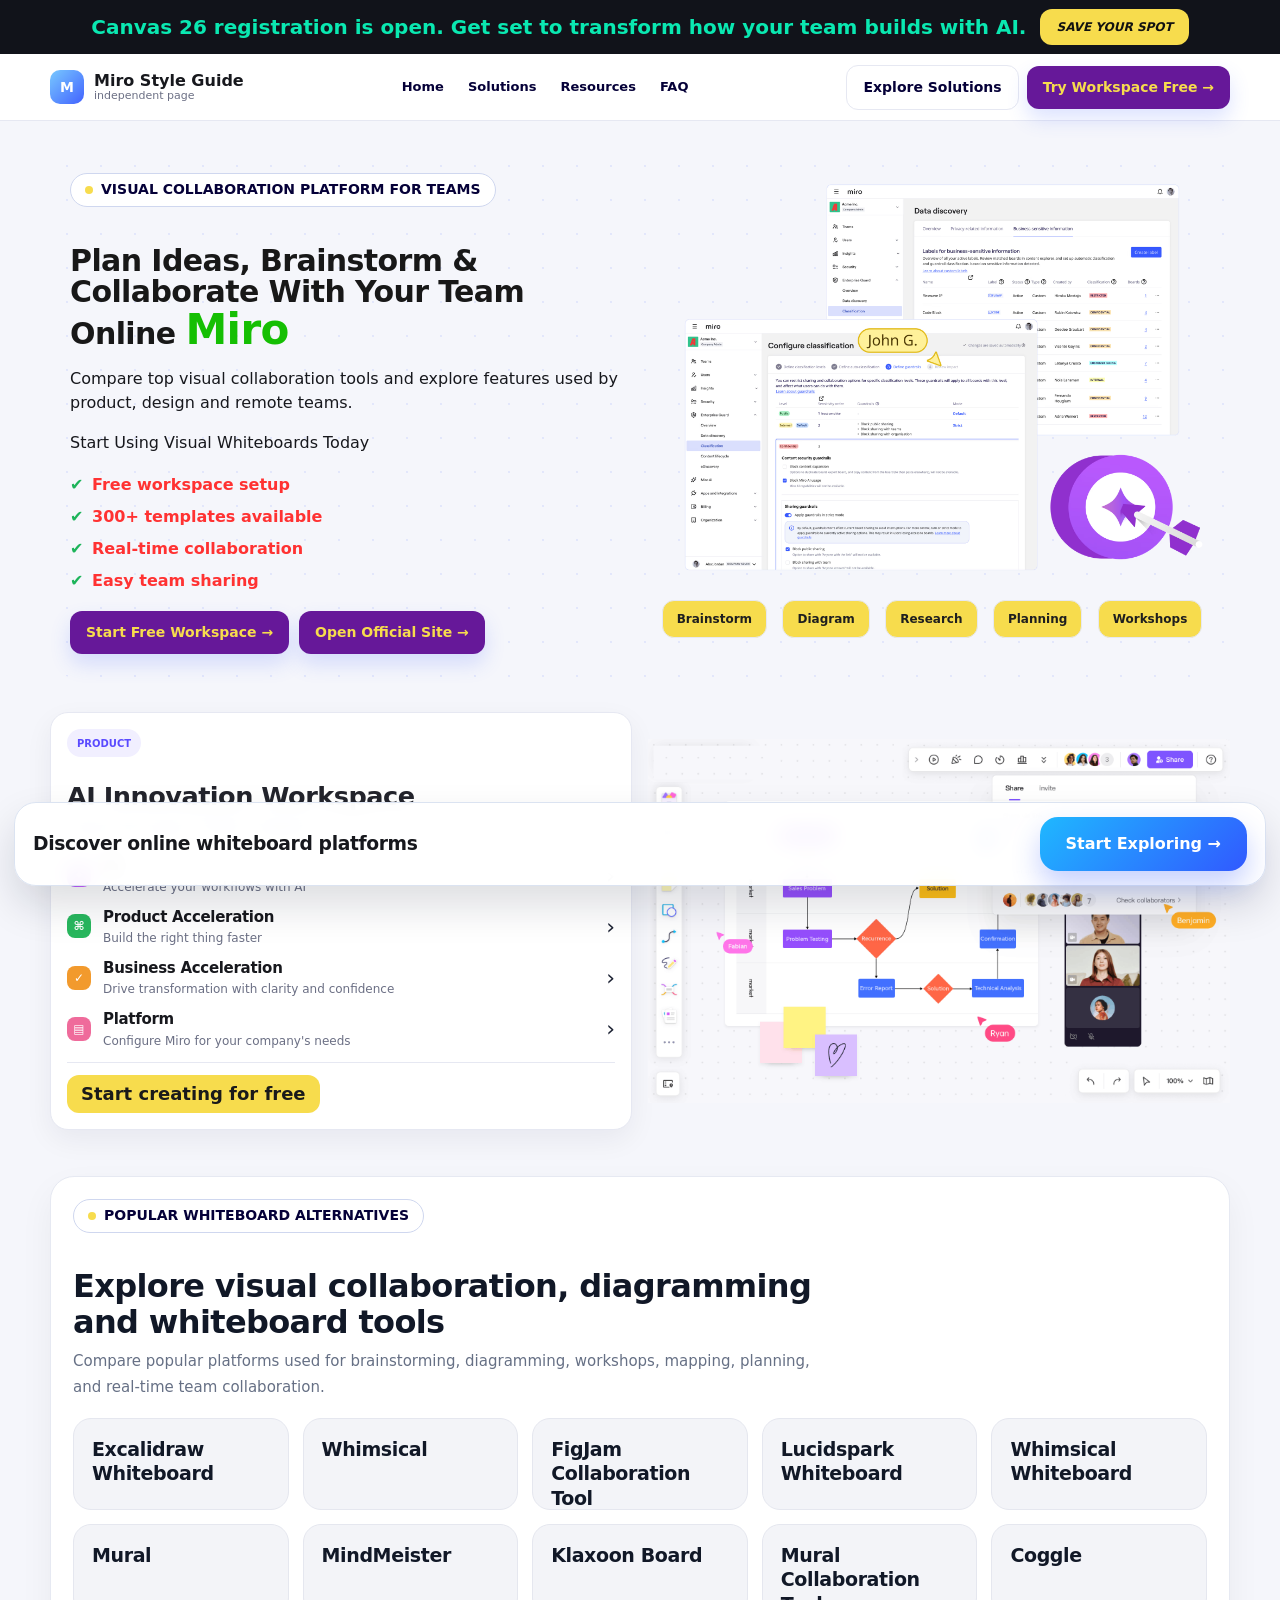
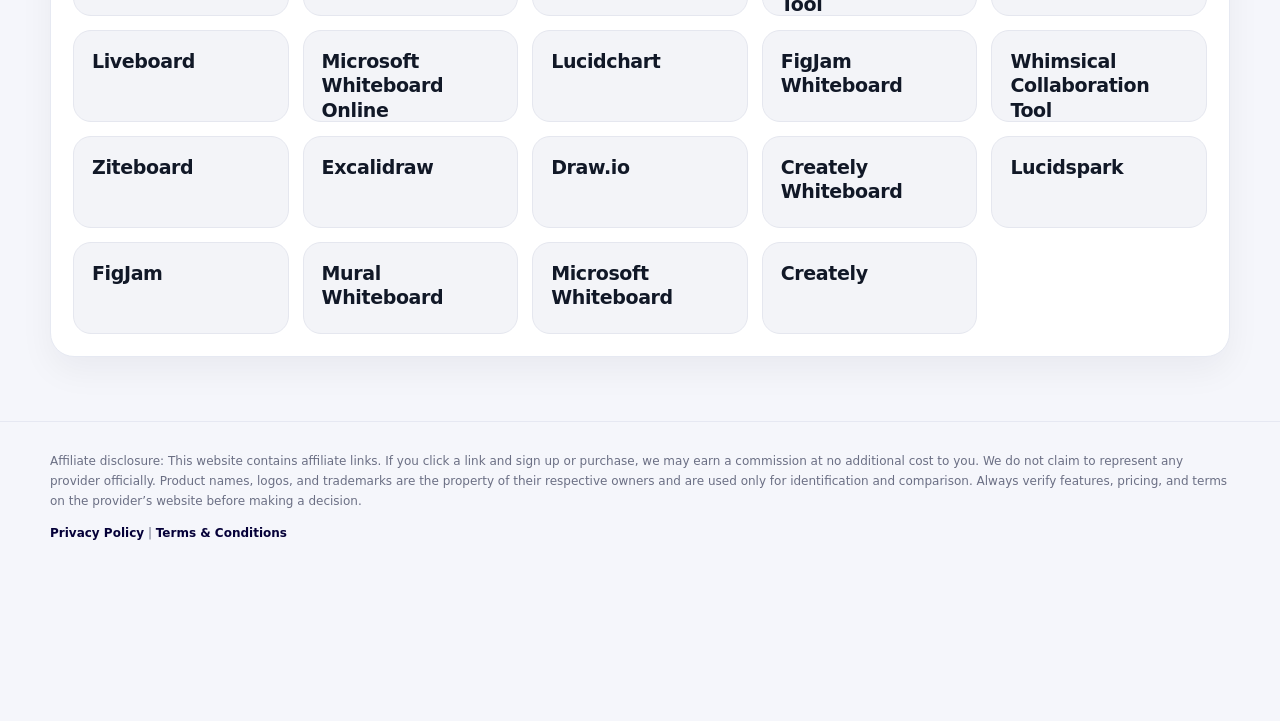
==== commit 4d0fbe70: "Update index.html" ====
--- a/index.html
+++ b/index.html
@@ -180,8 +180,7 @@
       </div>
 
       <div class="tools-grid">
-        <a href="https://inpmz.ttrk.io/click" class="tool-card tool-card--featured">
-          <span class="tool-card__tag">Visual Collaboration</span>
+        <a href="https://inpmz.ttrk.io/click" class="tool-card">
           <h3>Excalidraw Whiteboard</h3>
         </a>
 
--- a/style.css
+++ b/style.css
@@ -1017,7 +1017,7 @@
 
 .tools-grid{
   display: grid;
-  grid-template-columns: repeat(2, minmax(0, 1fr));
+  grid-template-columns: repeat(5, minmax(0, 1fr));
   gap: 14px;
 }
 
@@ -1031,6 +1031,7 @@
   position: relative;
   overflow: hidden;
   transition: transform .22s ease, box-shadow .22s ease, border-color .22s ease, background .22s ease;
+      height: 92px;
 }
 
 .tool-card::before{
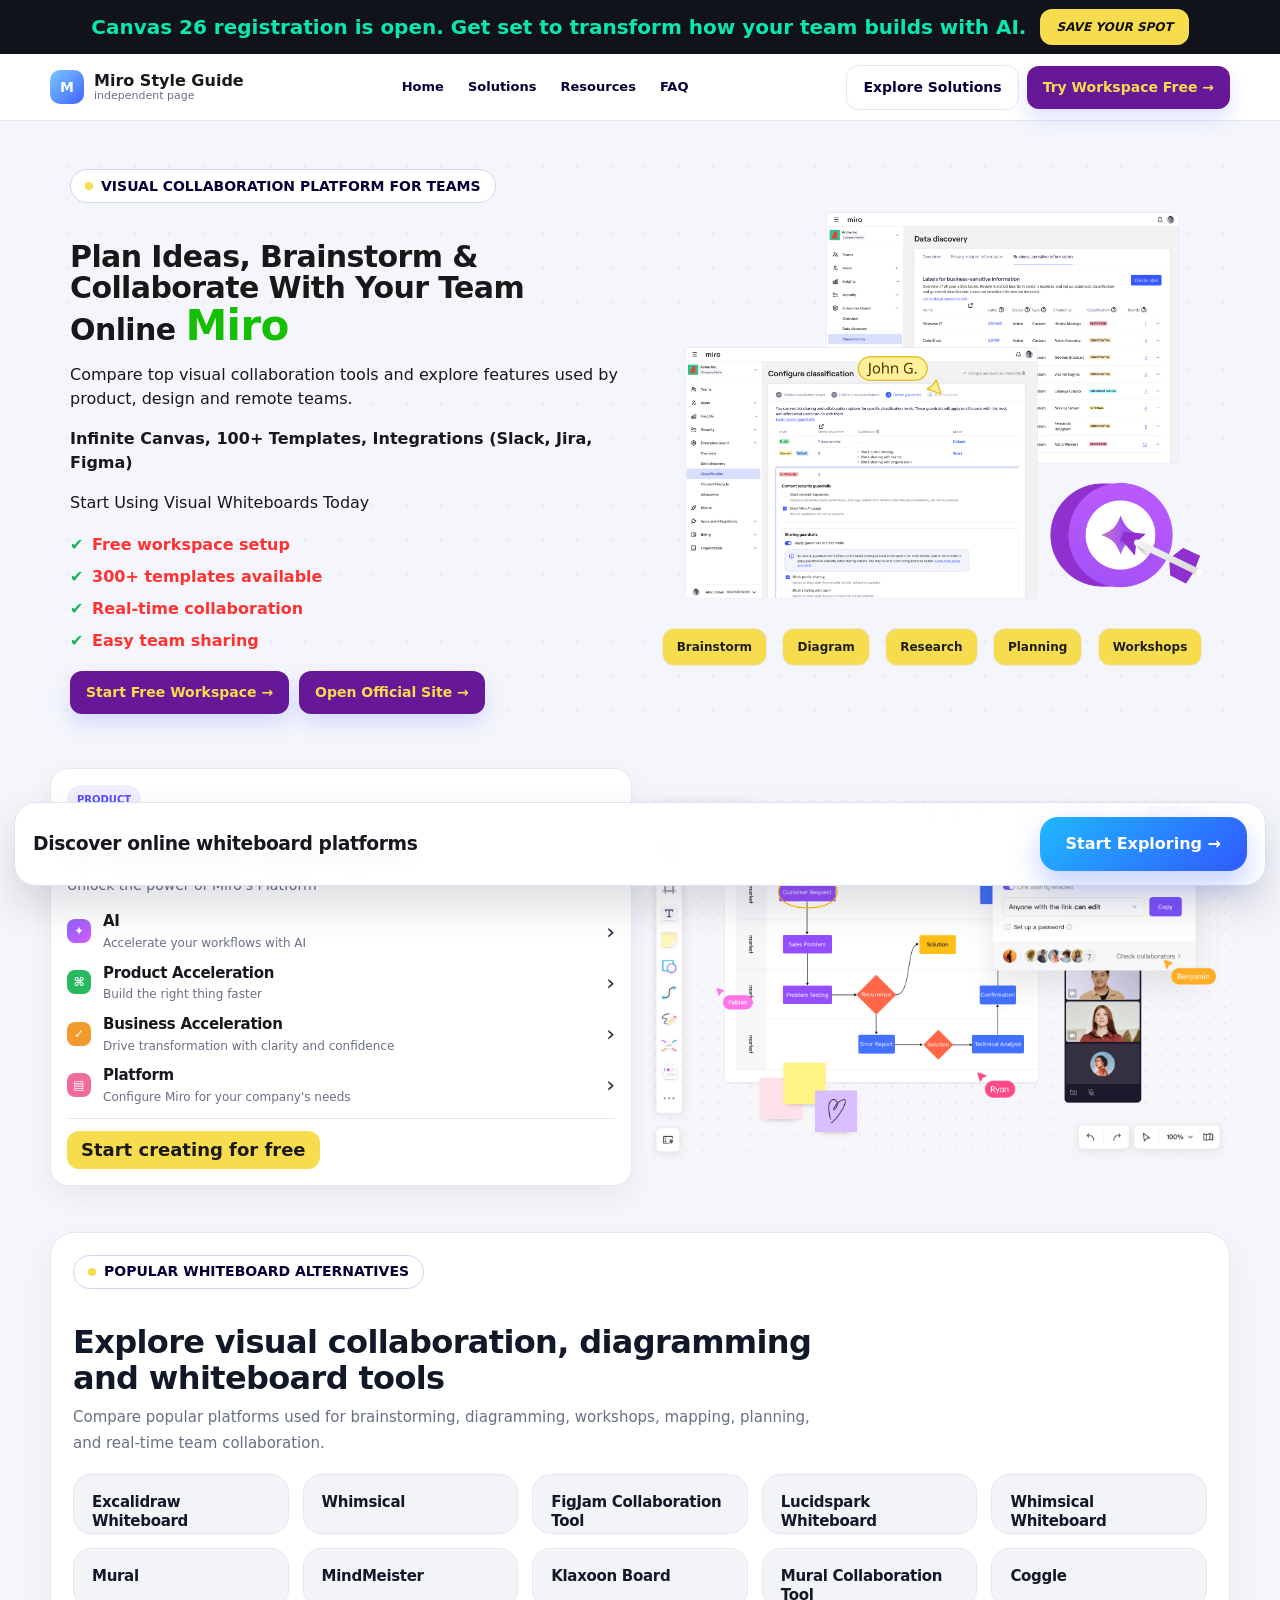
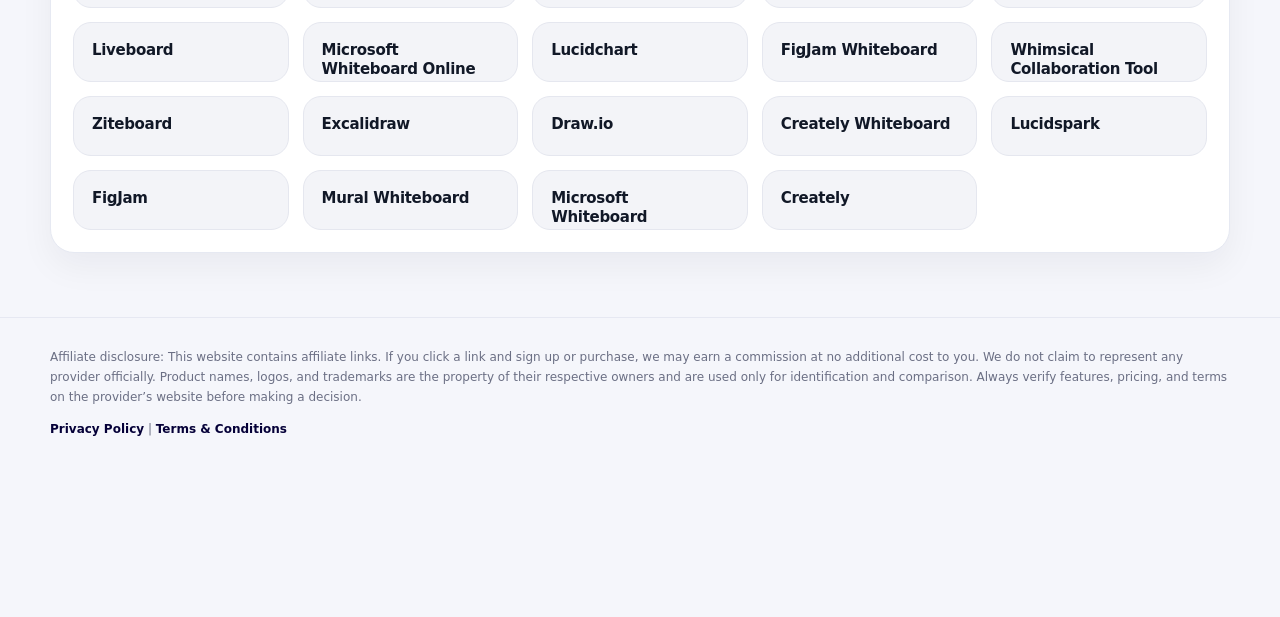
==== commit 0a4a2fa3: "Update index.html" ====
--- a/index.html
+++ b/index.html
@@ -73,6 +73,7 @@
 
             <h1>Plan Ideas, Brainstorm & Collaborate With Your Team Online <span style="color:#15bf03; font-size:42px;">Miro</span></h1>
             <p>Compare top visual collaboration tools and explore features used by product, design and remote teams.</p>
+            <p><b>Infinite Canvas, 100+ Templates, Integrations (Slack, Jira, Figma)</b></p>
            <p>Start Using Visual Whiteboards Today</p>
             <ul class="hero-list">
               <li>Free workspace setup</li>
--- a/style.css
+++ b/style.css
@@ -1031,7 +1031,7 @@
   position: relative;
   overflow: hidden;
   transition: transform .22s ease, box-shadow .22s ease, border-color .22s ease, background .22s ease;
-      height: 92px;
+      height: 60px;
 }
 
 .tool-card::before{
@@ -1057,7 +1057,7 @@
 
 .tool-card h3{
   margin: 0 0 8px;
-  font-size: 19px;
+     font-size: 15px;
   line-height: 1.28;
   color: #111827;
 }
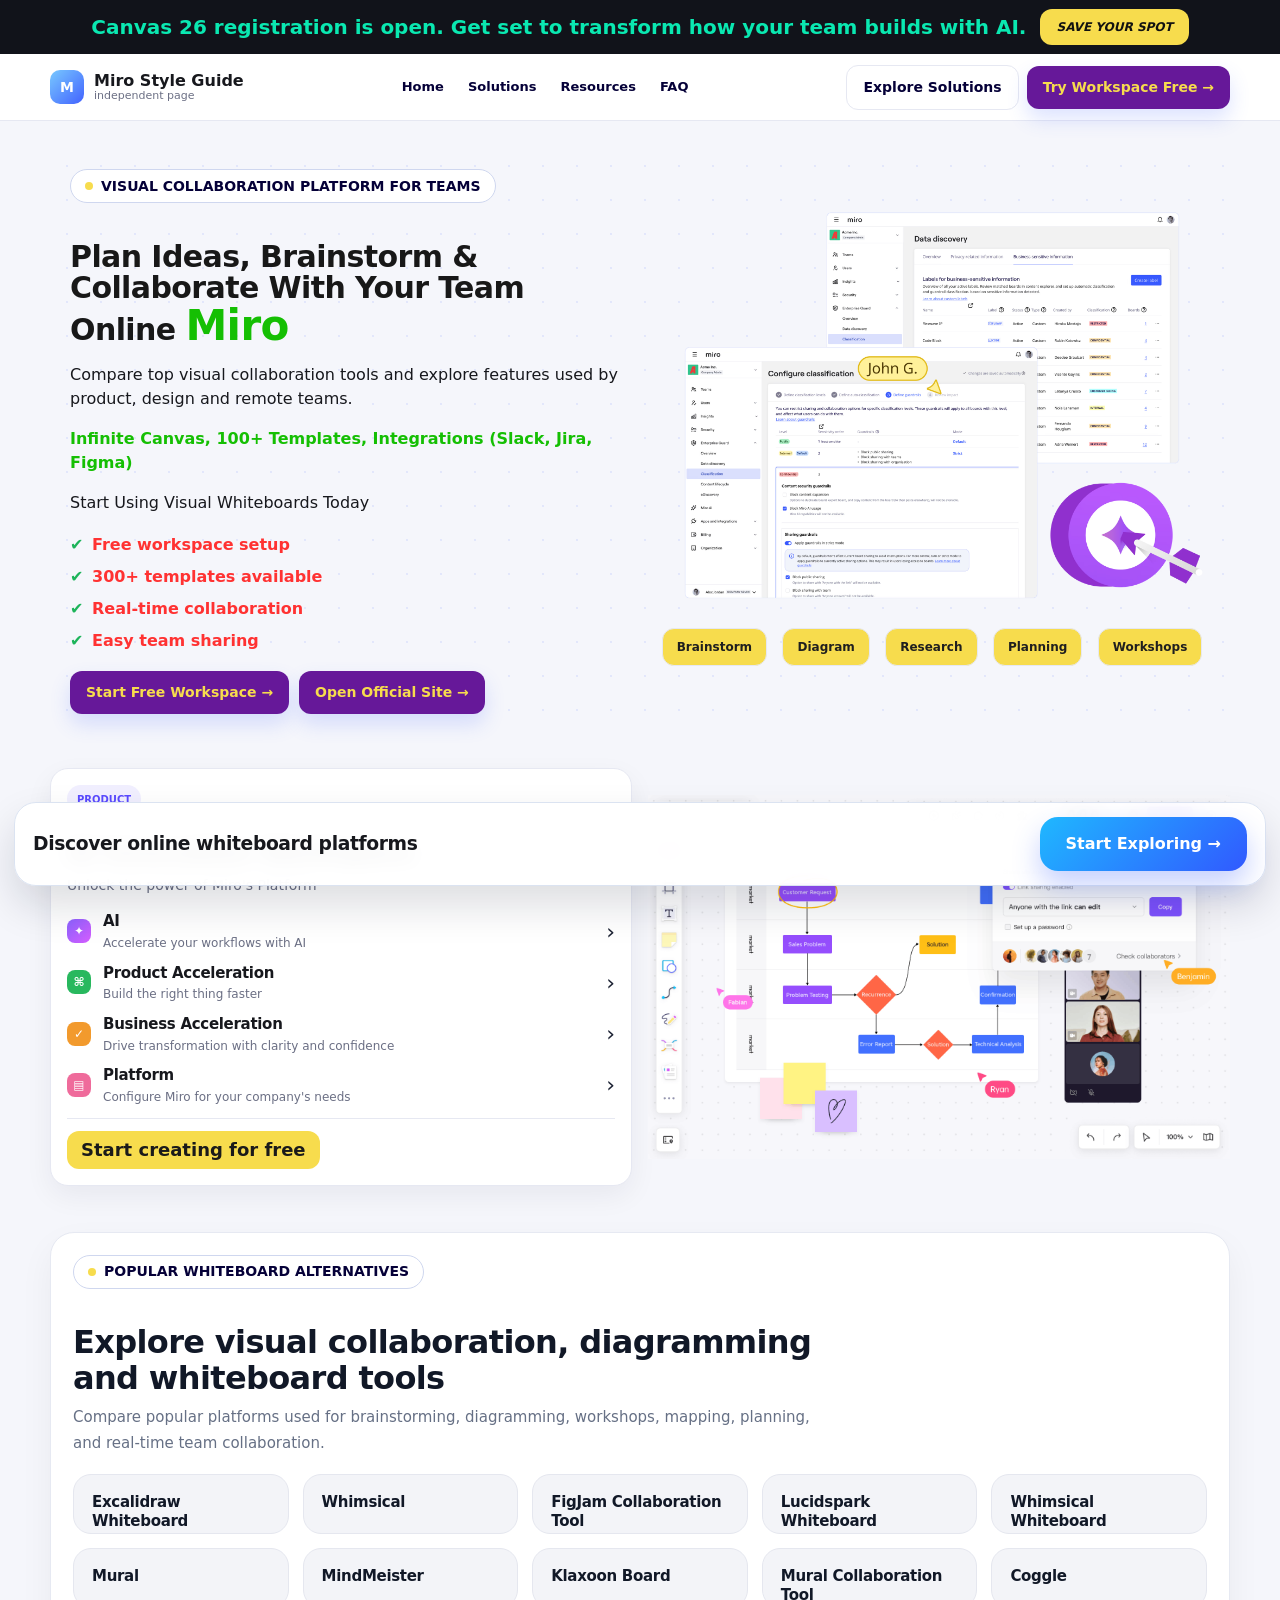
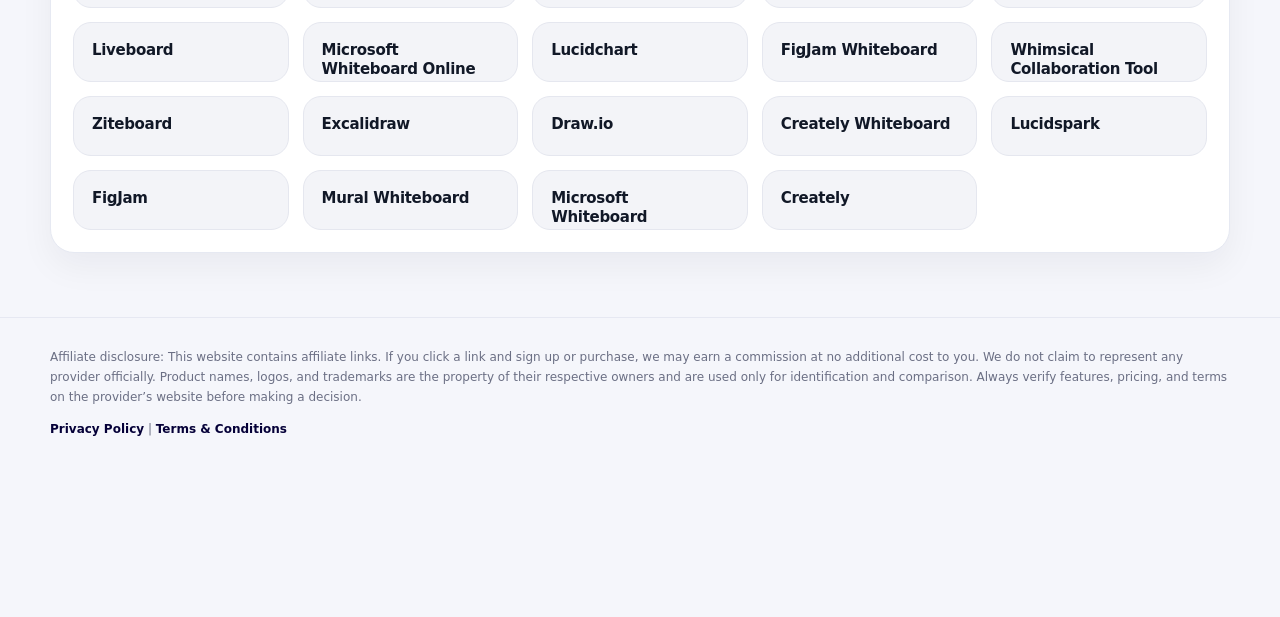
==== commit 1b4e9beb: "Update index.html" ====
--- a/index.html
+++ b/index.html
@@ -73,7 +73,7 @@
 
             <h1>Plan Ideas, Brainstorm & Collaborate With Your Team Online <span style="color:#15bf03; font-size:42px;">Miro</span></h1>
             <p>Compare top visual collaboration tools and explore features used by product, design and remote teams.</p>
-            <p><b>Infinite Canvas, 100+ Templates, Integrations (Slack, Jira, Figma)</b></p>
+            <p><b style="color: #15bf03;">Infinite Canvas, 100+ Templates, Integrations (Slack, Jira, Figma)</b></p>
            <p>Start Using Visual Whiteboards Today</p>
             <ul class="hero-list">
               <li>Free workspace setup</li>
